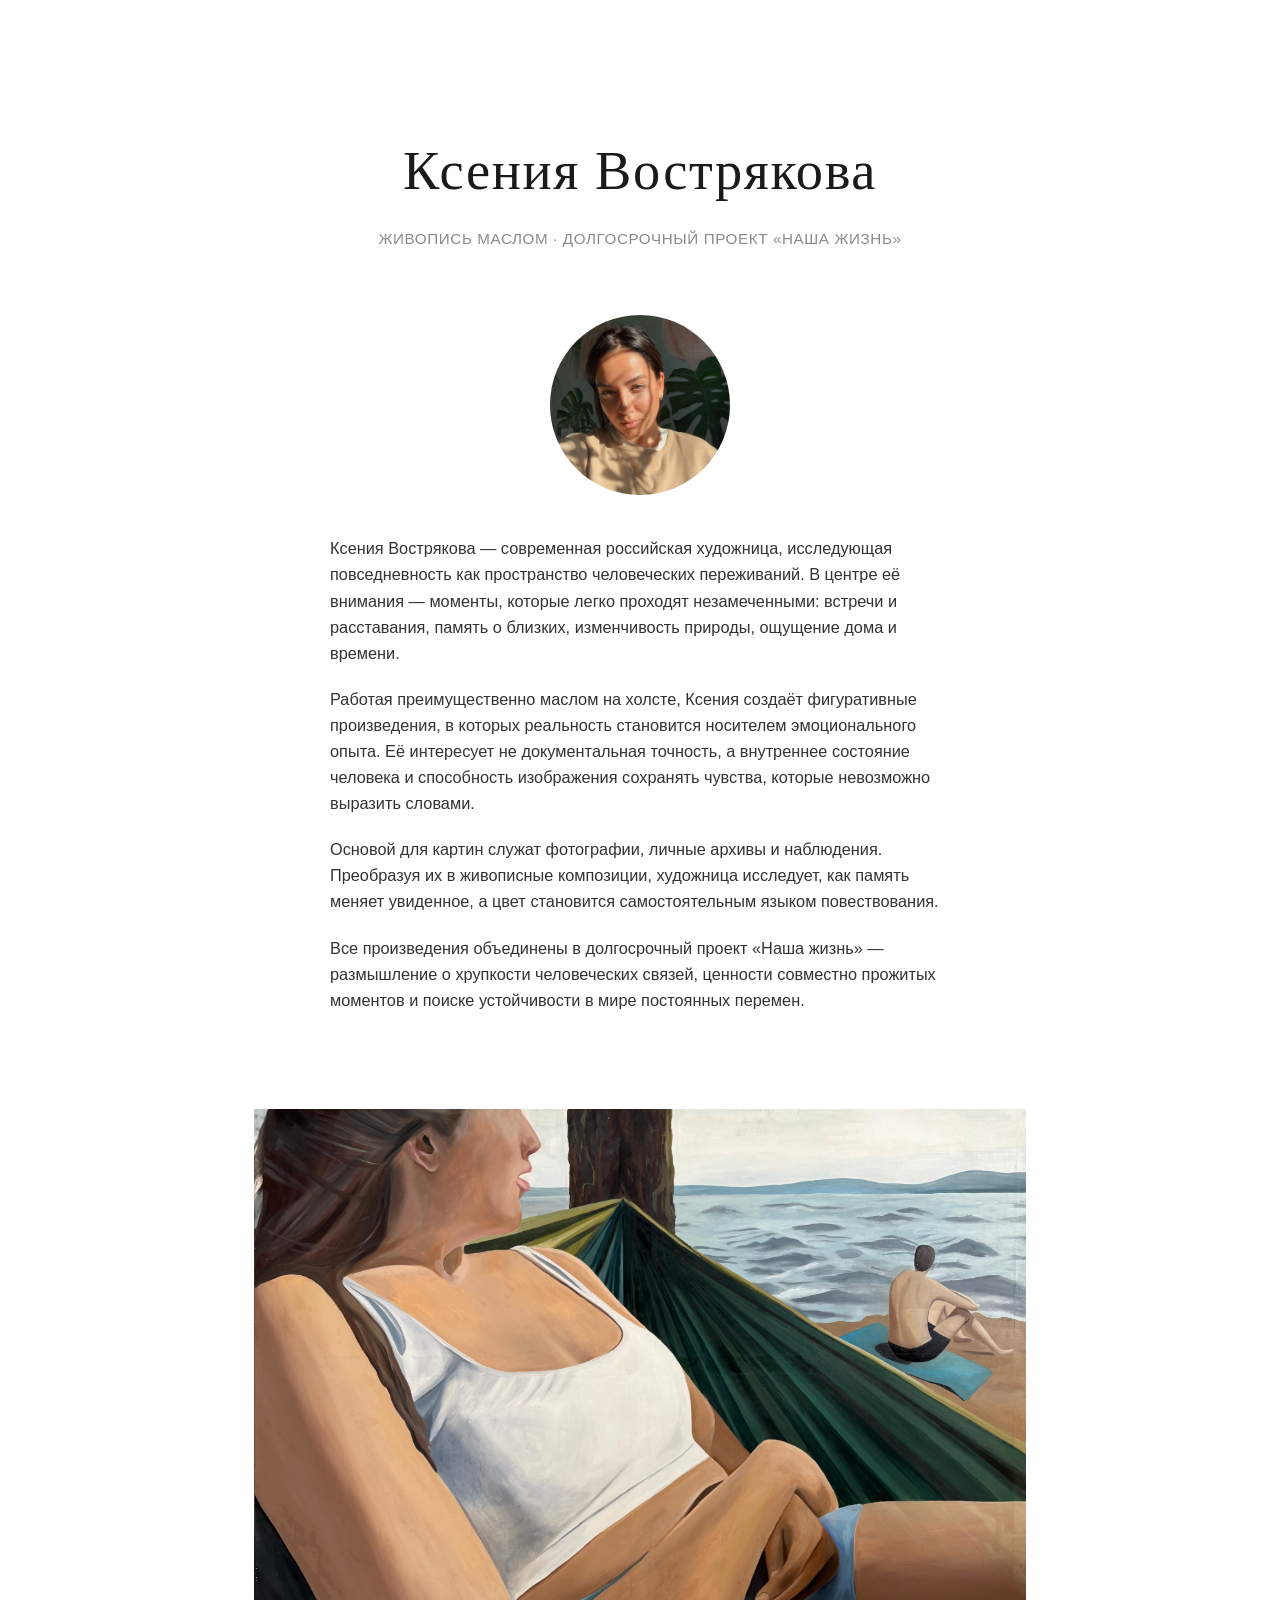
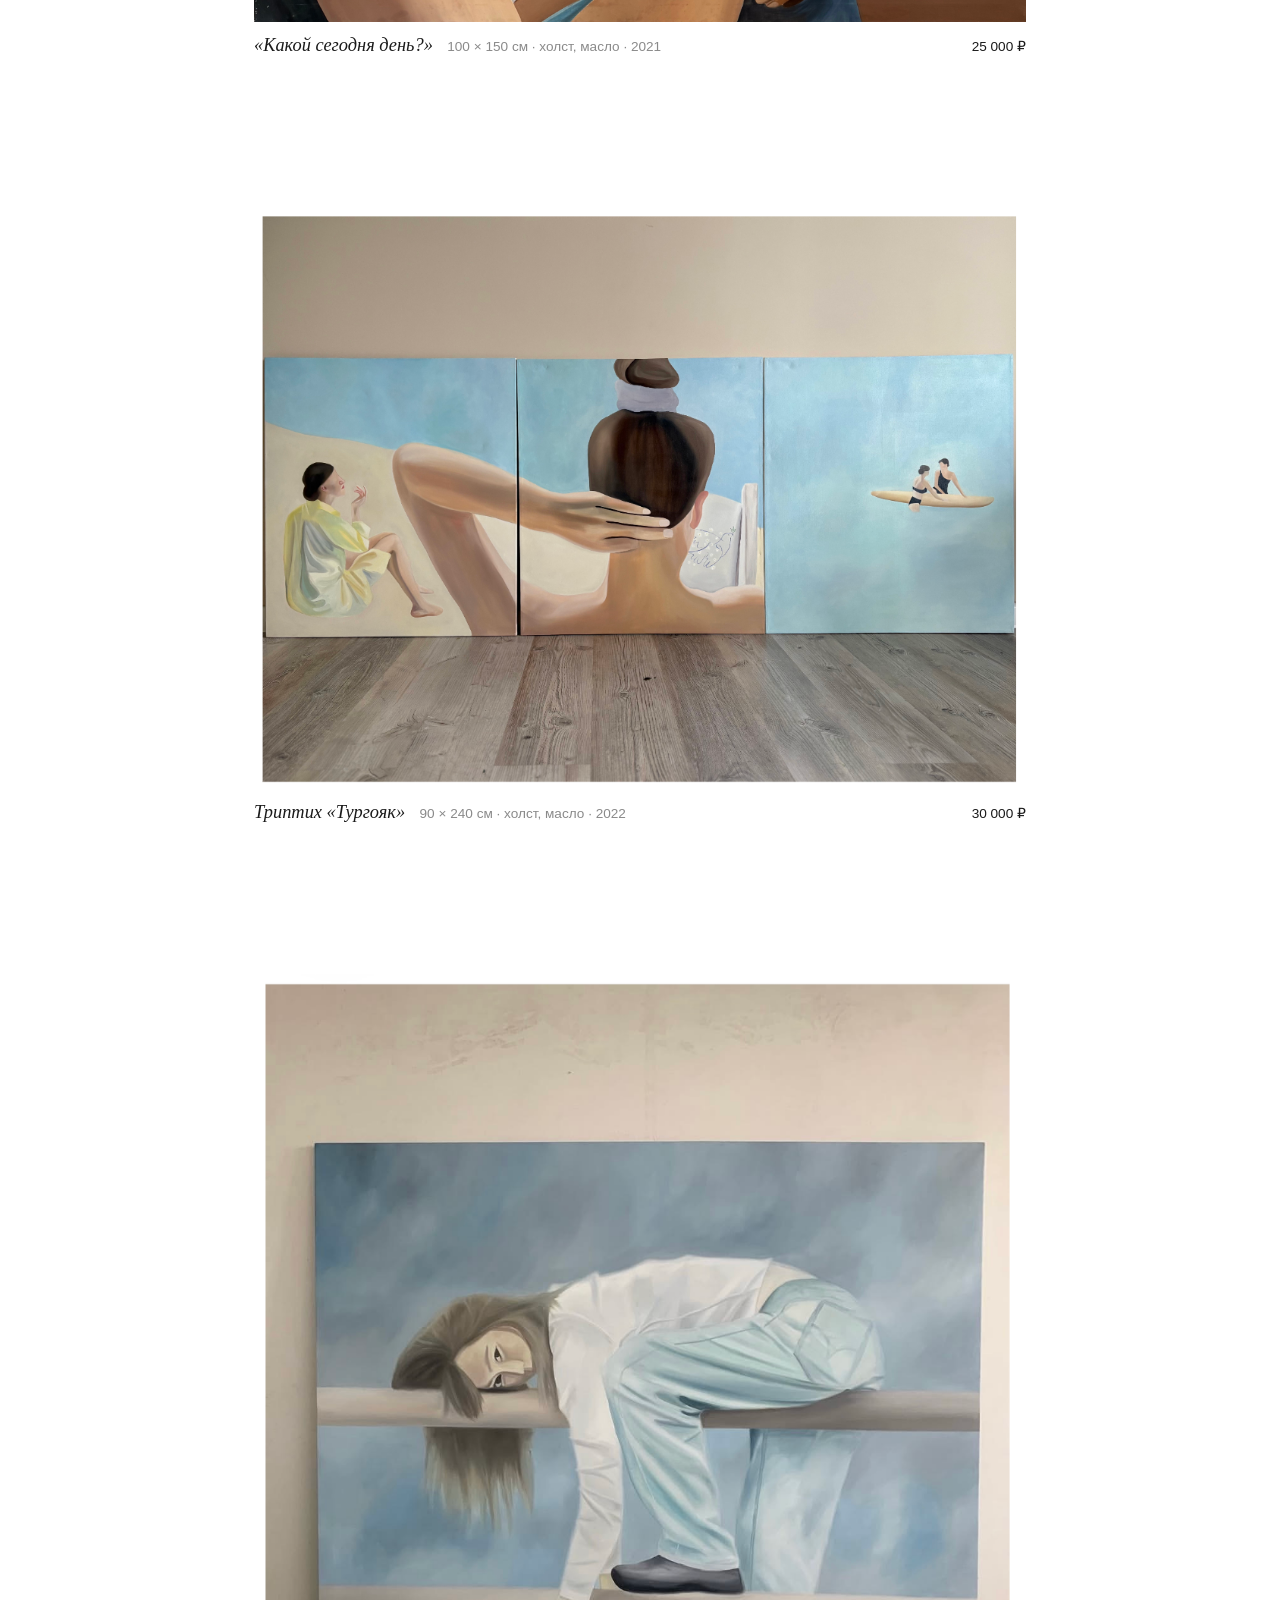
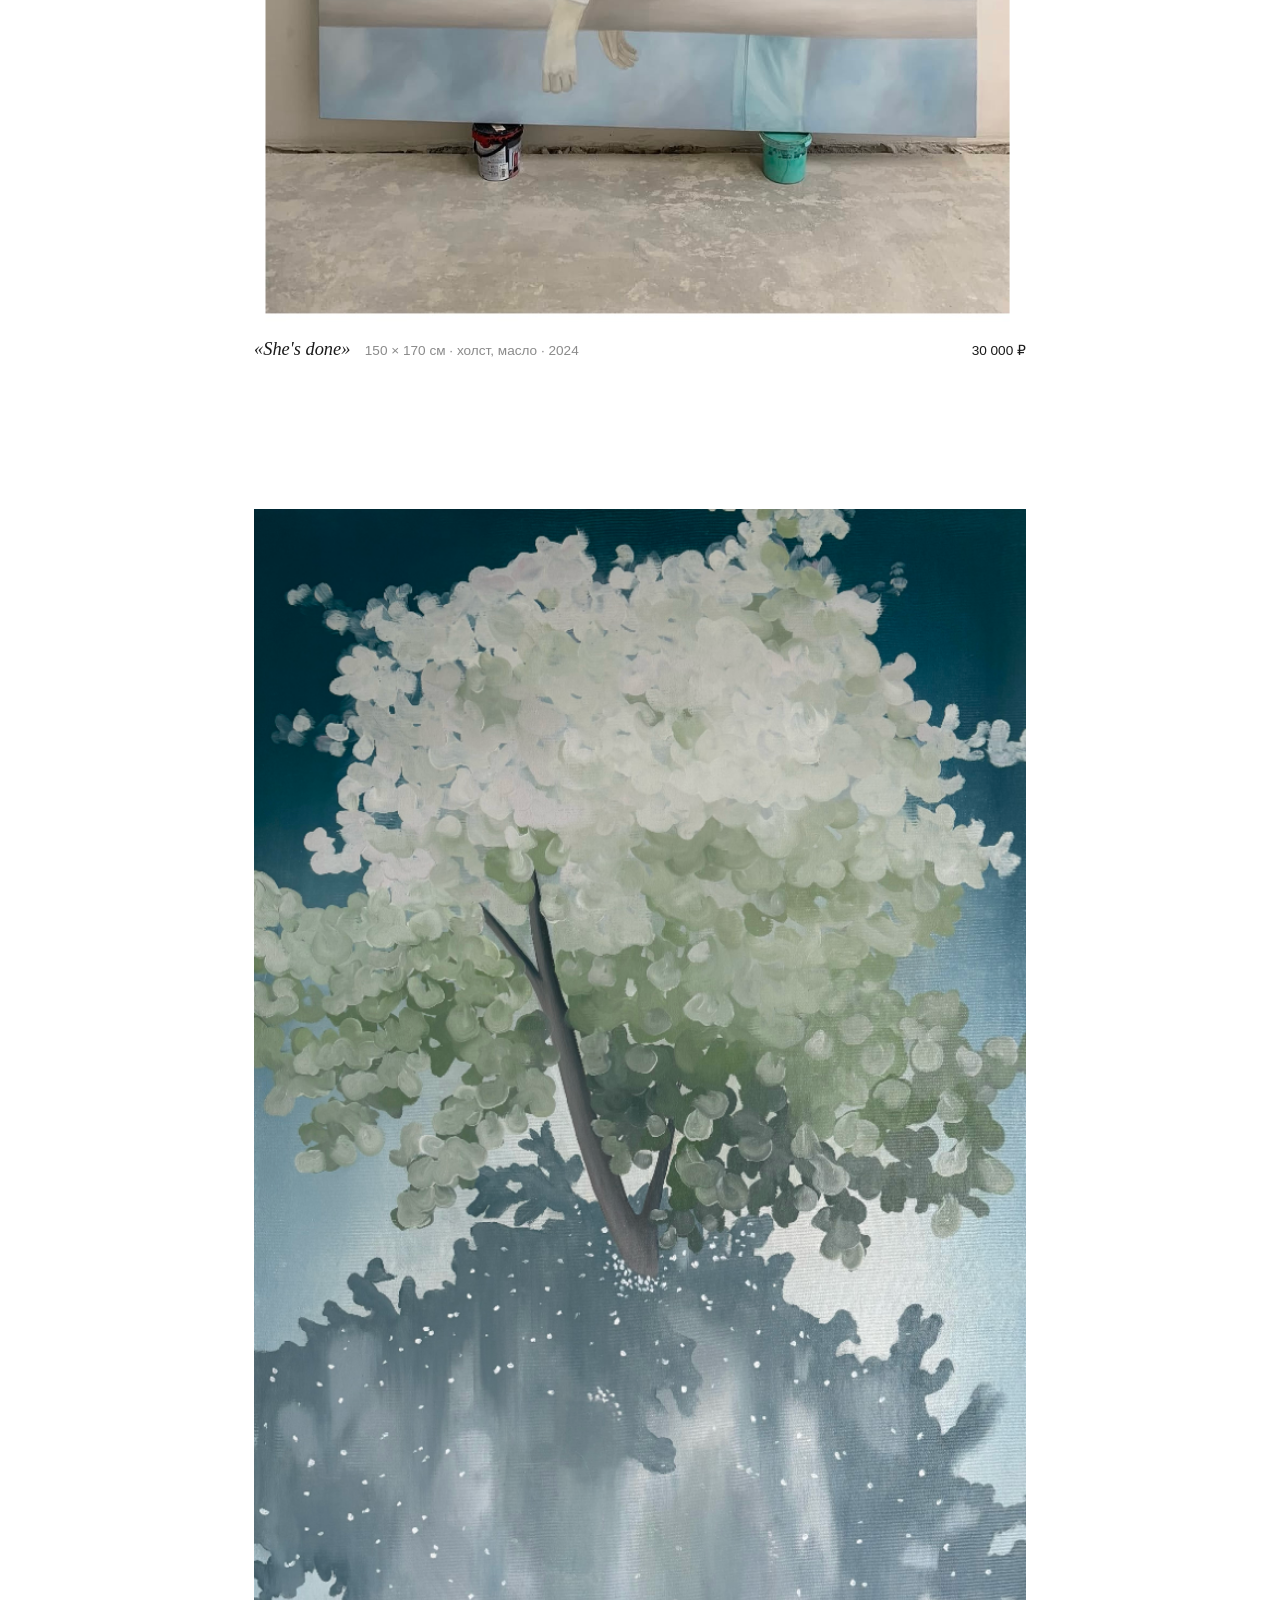
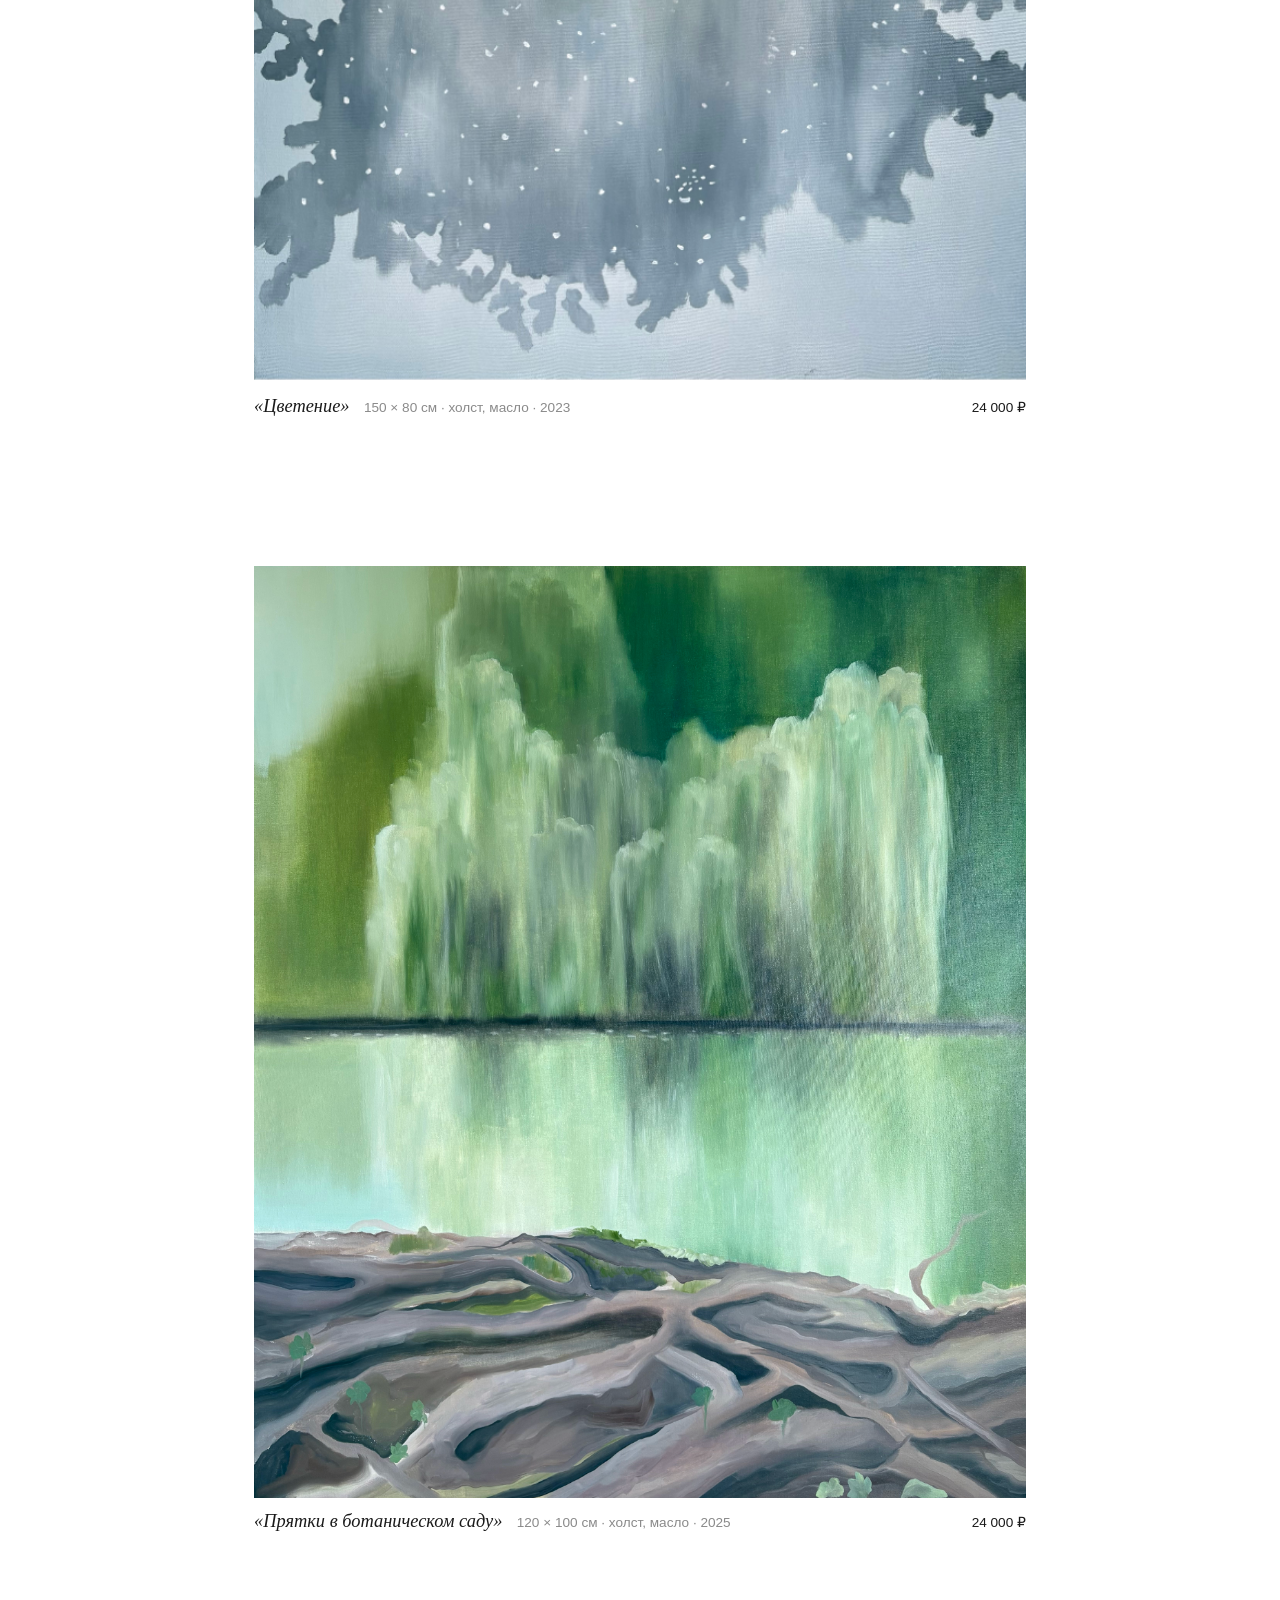
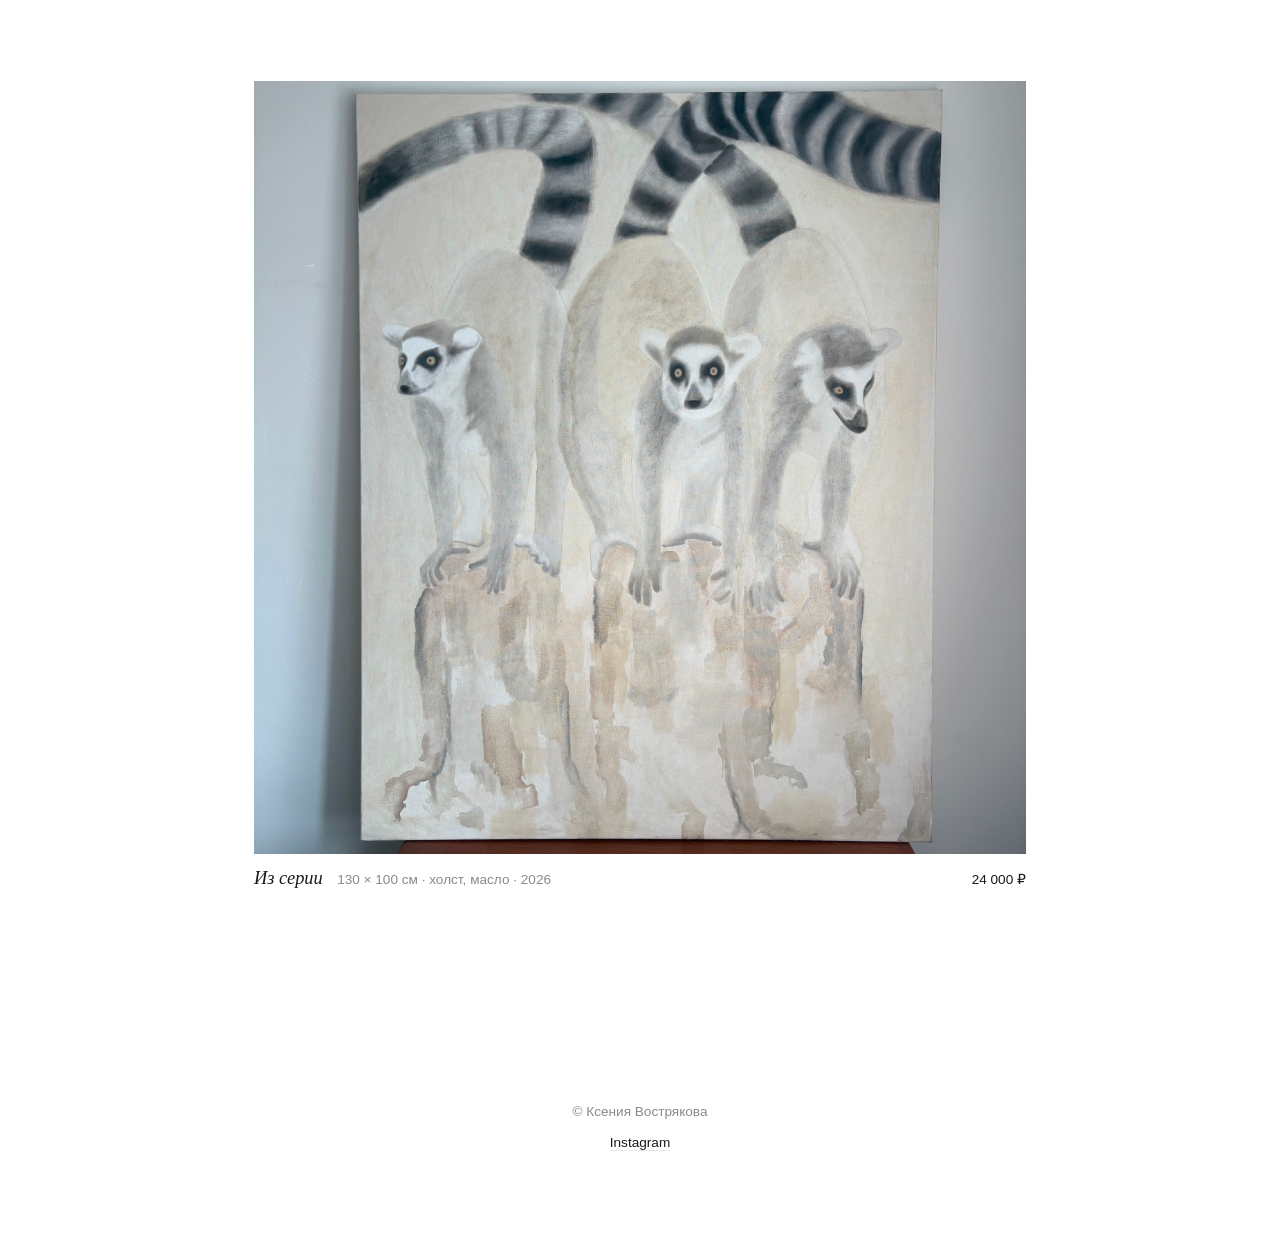
==== index.html @ 838a42c1 "Add Ksenia Vostryakova portfolio site Single-page portfolio with continuous scroll gallery of oil pa" ====
<!DOCTYPE html>
<html lang="ru">
<head>
<meta charset="UTF-8">
<meta name="viewport" content="width=device-width, initial-scale=1.0">
<title>Ксения Вострякова — живопись</title>
<link rel="stylesheet" href="style.css">
</head>
<body>

<header class="hero">
  <h1>Ксения Вострякова</h1>
  <p class="tagline">Живопись маслом · долгосрочный проект «Наша жизнь»</p>
</header>

<section class="intro">
  <img class="portrait" src="images/portrait.png" alt="Ксения Вострякова">
  <div class="bio">
    <p>Ксения Вострякова — современная российская художница, исследующая повседневность как пространство человеческих переживаний. В центре её внимания — моменты, которые легко проходят незамеченными: встречи и расставания, память о близких, изменчивость природы, ощущение дома и времени.</p>
    <p>Работая преимущественно маслом на холсте, Ксения создаёт фигуративные произведения, в которых реальность становится носителем эмоционального опыта. Её интересует не документальная точность, а внутреннее состояние человека и способность изображения сохранять чувства, которые невозможно выразить словами.</p>
    <p>Основой для картин служат фотографии, личные архивы и наблюдения. Преобразуя их в живописные композиции, художница исследует, как память меняет увиденное, а цвет становится самостоятельным языком повествования.</p>
    <p>Все произведения объединены в долгосрочный проект «Наша жизнь» — размышление о хрупкости человеческих связей, ценности совместно прожитых моментов и поиске устойчивости в мире постоянных перемен.</p>
  </div>
</section>

<main class="gallery">

  <figure class="work">
    <img src="images/hammock.png" alt="«Какой сегодня день?»" loading="lazy">
    <figcaption>
      <span class="title">«Какой сегодня день?»</span>
      <span class="meta">100 × 150 см · холст, масло · 2021</span>
      <span class="price">25 000 ₽</span>
    </figcaption>
  </figure>

  <figure class="work">
    <img src="images/triptych.png" alt="Триптих «Тургояк»" loading="lazy">
    <figcaption>
      <span class="title">Триптих «Тургояк»</span>
      <span class="meta">90 × 240 см · холст, масло · 2022</span>
      <span class="price">30 000 ₽</span>
    </figcaption>
  </figure>

  <figure class="work">
    <img src="images/railing.png" alt="«She's done»" loading="lazy">
    <figcaption>
      <span class="title">«She's done»</span>
      <span class="meta">150 × 170 см · холст, масло · 2024</span>
      <span class="price">30 000 ₽</span>
    </figcaption>
  </figure>

  <figure class="work">
    <img src="images/bloom.png" alt="«Цветение»" loading="lazy">
    <figcaption>
      <span class="title">«Цветение»</span>
      <span class="meta">150 × 80 см · холст, масло · 2023</span>
      <span class="price">24 000 ₽</span>
    </figcaption>
  </figure>

  <figure class="work">
    <img src="images/hideseek.png" alt="«Прятки в ботаническом саду»" loading="lazy">
    <figcaption>
      <span class="title">«Прятки в ботаническом саду»</span>
      <span class="meta">120 × 100 см · холст, масло · 2025</span>
      <span class="price">24 000 ₽</span>
    </figcaption>
  </figure>

  <figure class="work">
    <img src="images/lemurs.png" alt="Из серии" loading="lazy">
    <figcaption>
      <span class="title">Из серии</span>
      <span class="meta">130 × 100 см · холст, масло · 2026</span>
      <span class="price">24 000 ₽</span>
    </figcaption>
  </figure>

</main>

<footer>
  <p>© Ксения Вострякова</p>
  <p><a href="https://www.instagram.com/kseniya_vostryakova" target="_blank" rel="noopener">Instagram</a></p>
</footer>

<script src="script.js"></script>
</body>
</html>
---- style.css ----
:root {
  --ink: #1a1a1a;
  --muted: #8a8a8a;
  --rule: #ebebeb;
}

* { box-sizing: border-box; }

html, body {
  margin: 0;
  padding: 0;
  background: #ffffff;
  color: var(--ink);
}

body {
  font-family: -apple-system, BlinkMacSystemFont, "Segoe UI", Helvetica, Arial, sans-serif;
  font-weight: 300;
  line-height: 1.6;
  -webkit-font-smoothing: antialiased;
}

.hero {
  text-align: center;
  padding: 8rem 1.5rem 4rem;
}

.hero h1 {
  font-family: Georgia, "Times New Roman", serif;
  font-weight: 400;
  font-size: clamp(2rem, 6vw, 3.4rem);
  letter-spacing: 0.03em;
  margin: 0 0 0.75rem;
}

.tagline {
  margin: 0;
  color: var(--muted);
  font-size: 0.95rem;
  letter-spacing: 0.04em;
  text-transform: uppercase;
}

.intro {
  max-width: 760px;
  margin: 0 auto;
  padding: 0 1.5rem 6rem;
  display: flex;
  flex-direction: column;
  align-items: center;
  gap: 2.5rem;
}

.portrait {
  width: 180px;
  height: 180px;
  object-fit: cover;
  border-radius: 50%;
}

.bio {
  max-width: 620px;
}

.bio p {
  margin: 0 0 1.25rem;
  font-size: 1.02rem;
  color: #333;
}

.bio p:last-child { margin-bottom: 0; }

.gallery {
  max-width: 820px;
  margin: 0 auto;
  padding: 0 1.5rem;
}

.work {
  margin: 0 0 9rem;
  opacity: 0;
  transform: translateY(24px);
  transition: opacity 0.8s ease, transform 0.8s ease;
}

.work.visible {
  opacity: 1;
  transform: translateY(0);
}

.work img {
  display: block;
  width: 100%;
  height: auto;
}

.work figcaption {
  display: flex;
  flex-wrap: wrap;
  align-items: baseline;
  gap: 0.4rem 0.9rem;
  margin-top: 0.6rem;
}

.work .title {
  font-family: Georgia, "Times New Roman", serif;
  font-style: italic;
  font-size: 1.15rem;
}

.work .meta {
  color: var(--muted);
  font-size: 0.85rem;
}

.work .price {
  margin-left: auto;
  font-size: 0.85rem;
  color: var(--ink);
}

footer {
  text-align: center;
  padding: 4rem 1.5rem 6rem;
  color: var(--muted);
  font-size: 0.85rem;
}

footer p { margin: 0 0 0.6rem; }
footer p:last-child { margin-bottom: 0; }

footer a {
  color: var(--ink);
  text-decoration: none;
  border-bottom: 1px solid var(--rule);
}

footer a:hover {
  border-bottom-color: var(--ink);
}

@media (max-width: 640px) {
  .hero { padding: 5rem 1.25rem 3rem; }
  .intro { padding-bottom: 4rem; }
  .work { margin-bottom: 6rem; }
  .work .price { margin-left: 0; }
}

@media (prefers-reduced-motion: reduce) {
  .work {
    opacity: 1;
    transform: none;
    transition: none;
  }
}
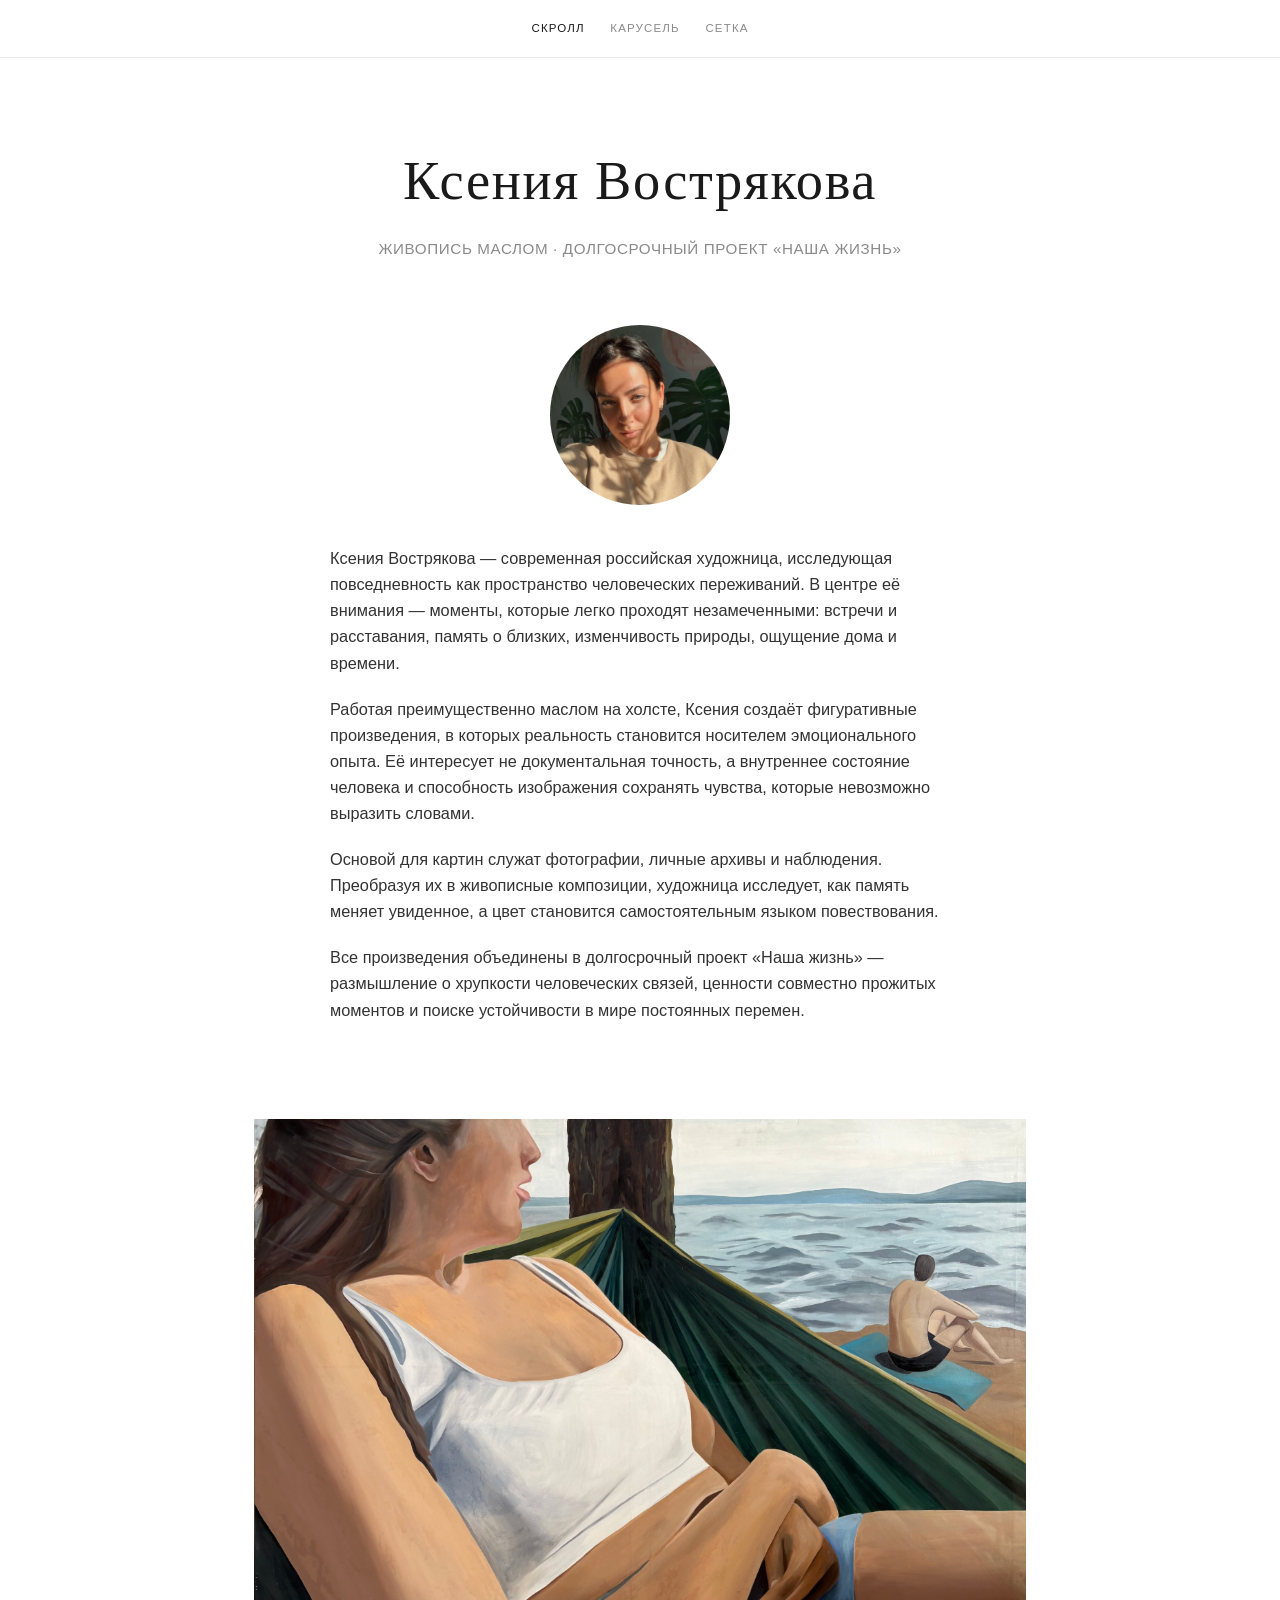
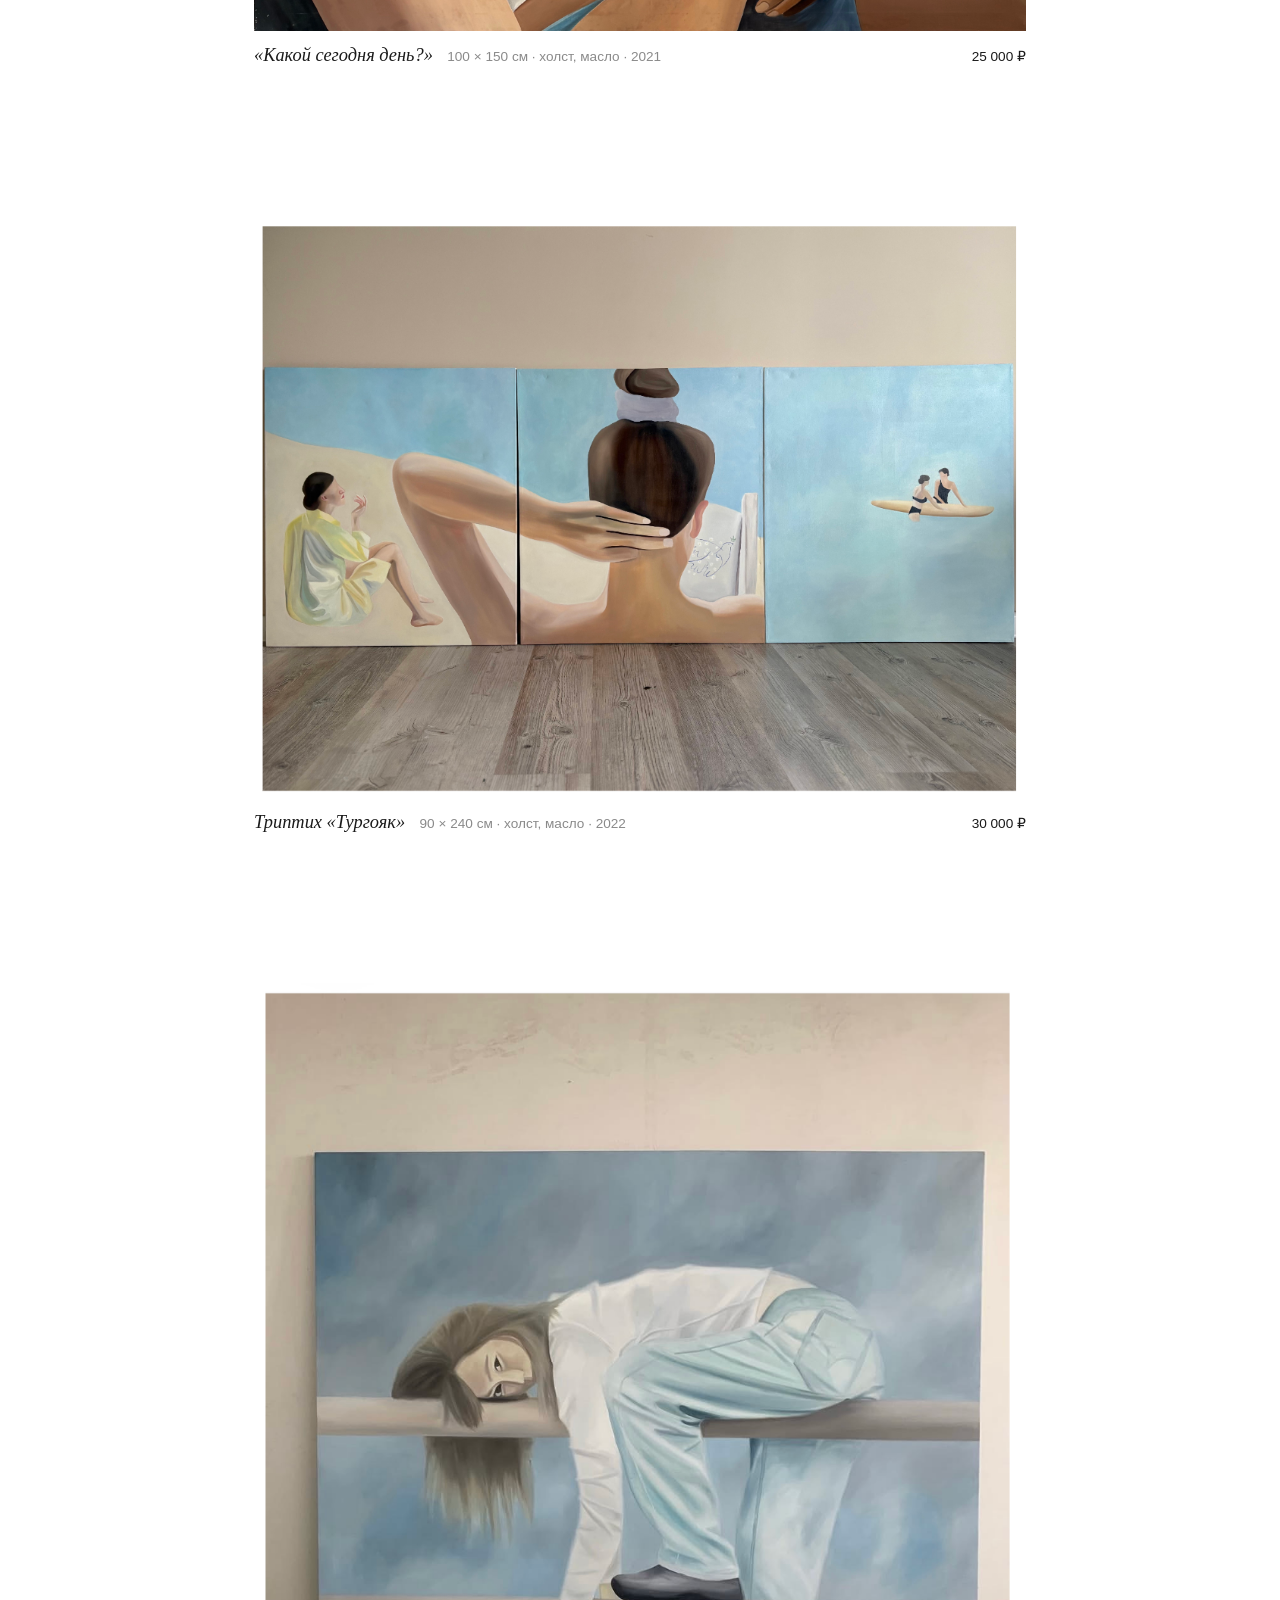
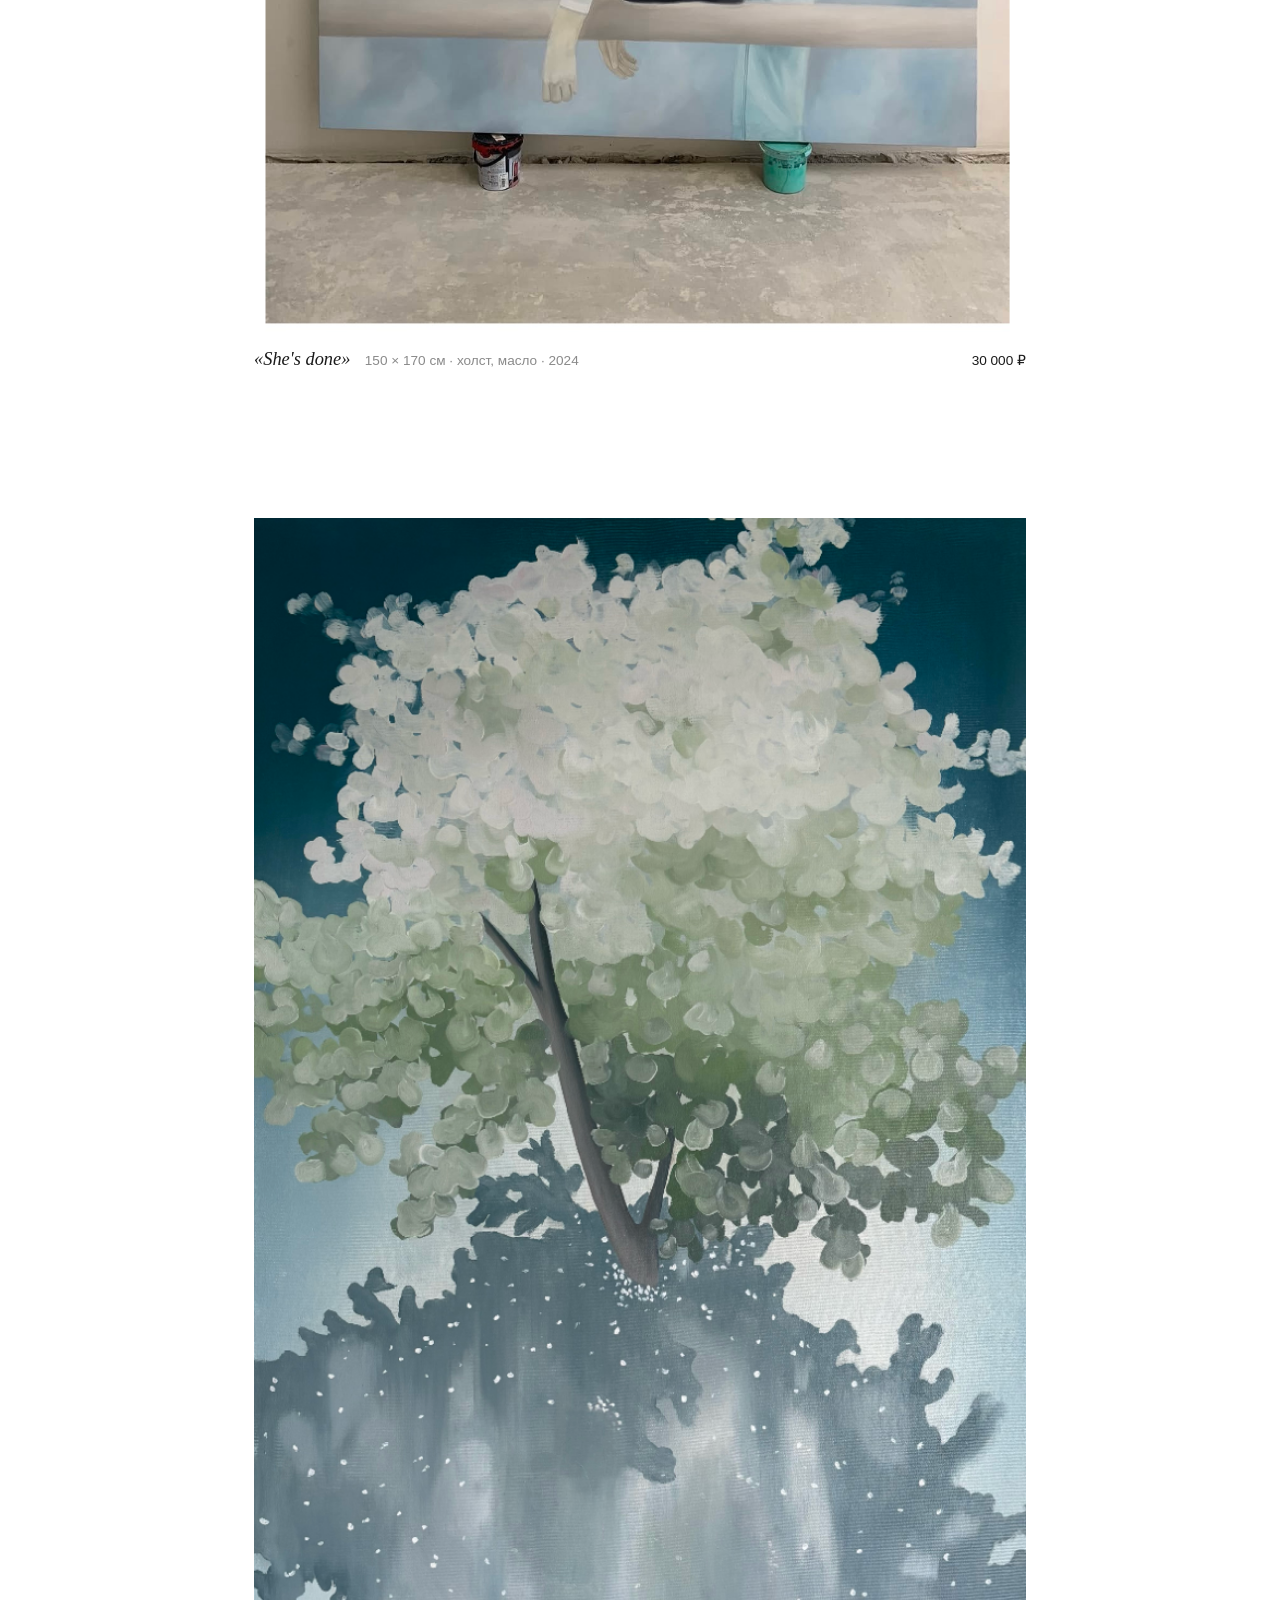
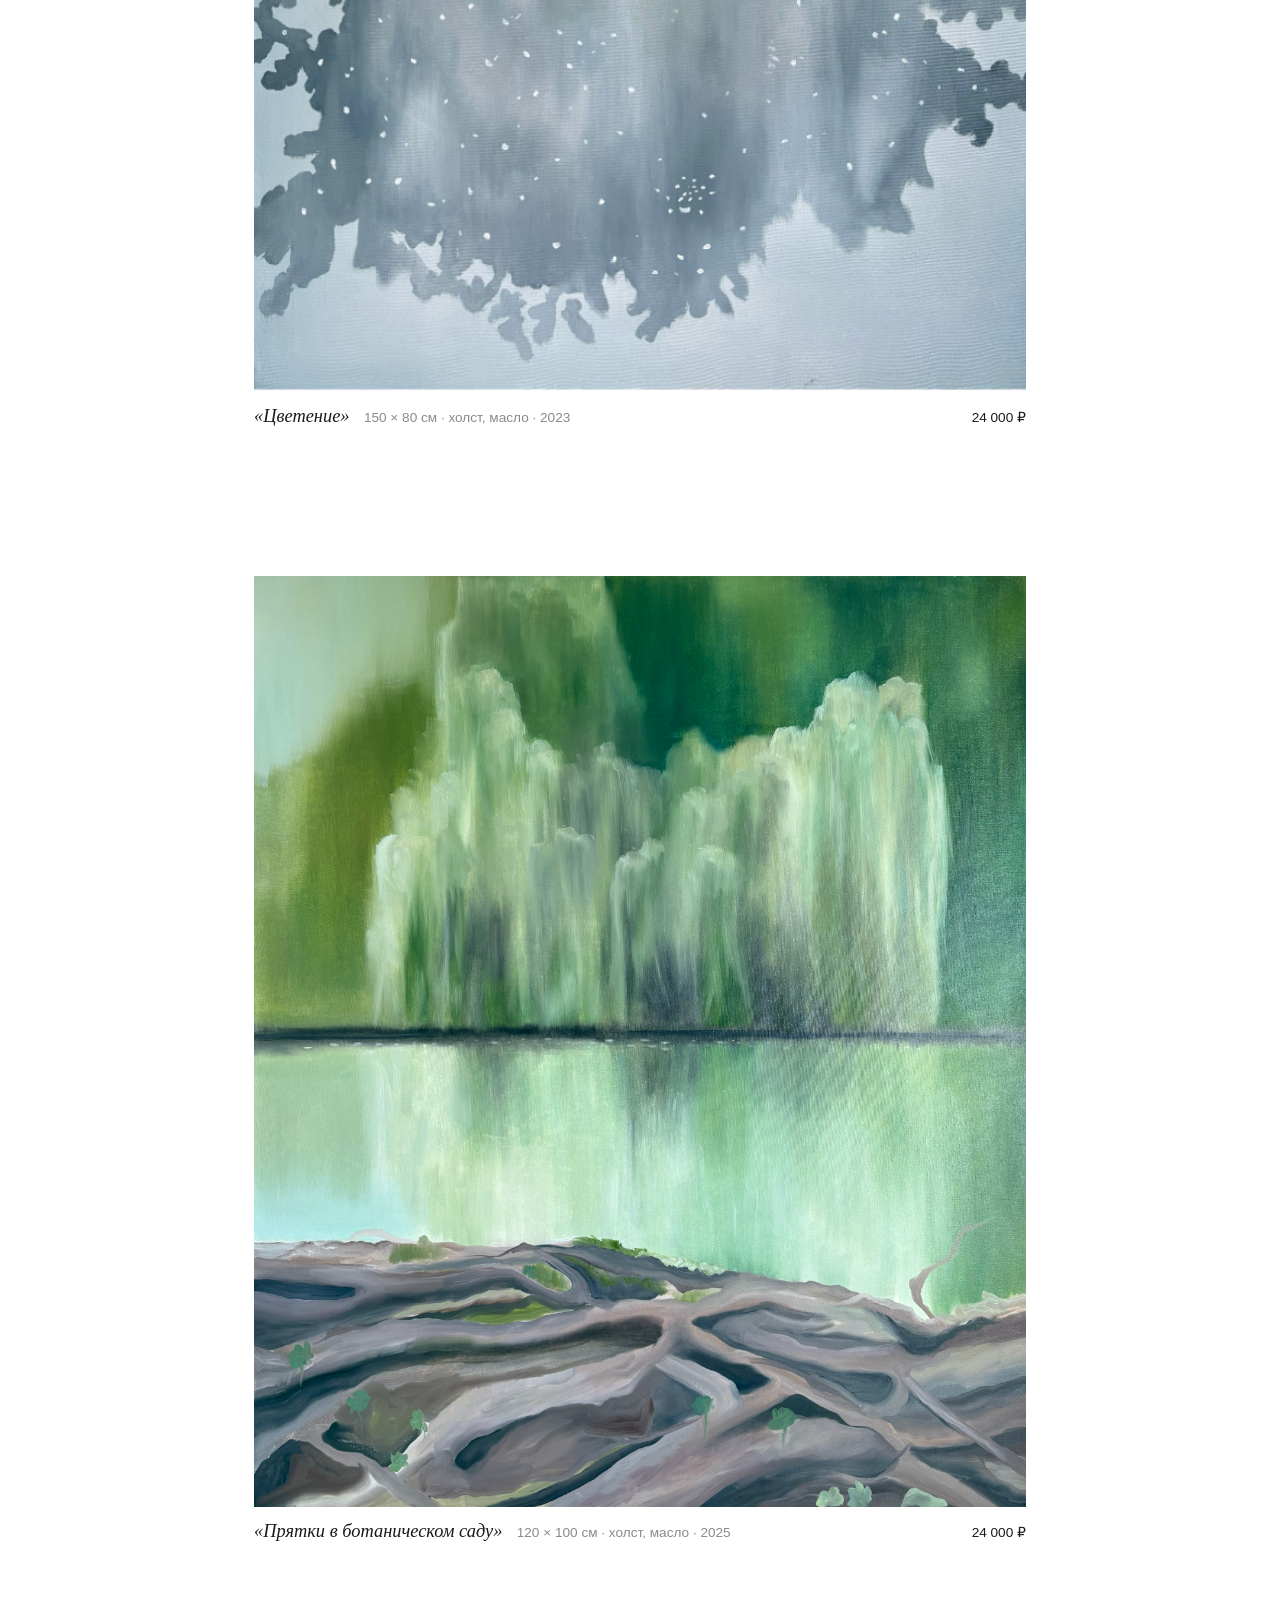
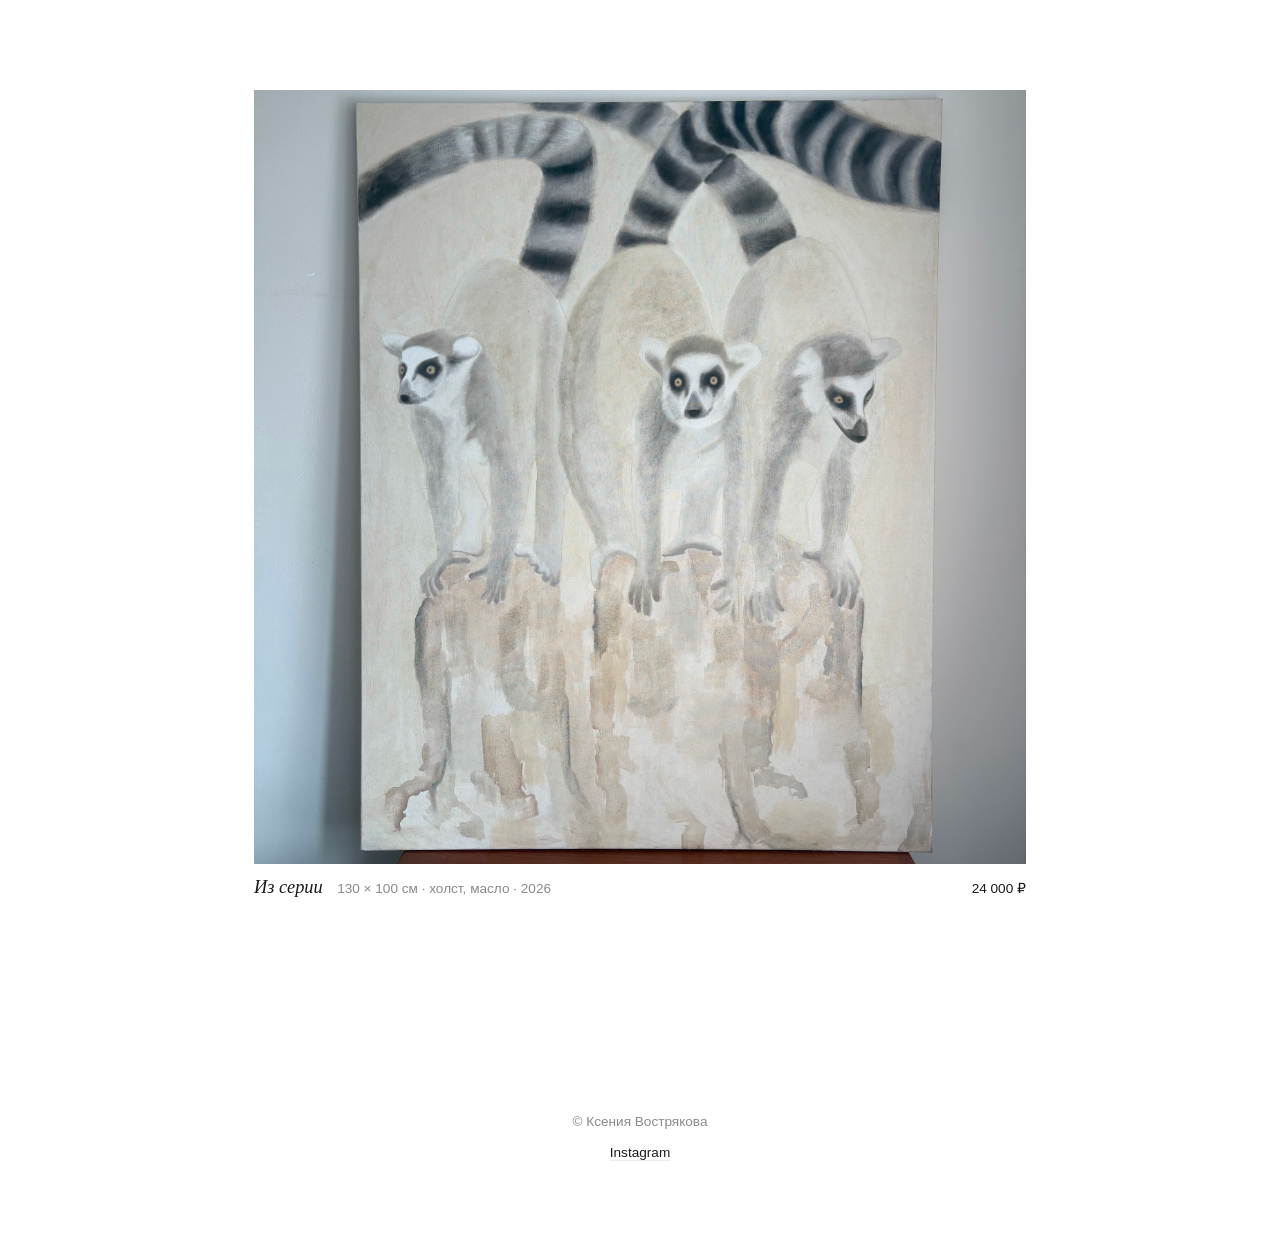
==== commit 1cc5a4ac: "Add carousel and grid site variants, cross-link all three - gallery/: carousel + left-nav layout (An" ====
--- a/index.html
+++ b/index.html
@@ -7,6 +7,12 @@
 <link rel="stylesheet" href="style.css">
 </head>
 <body>
+
+<nav class="variant-switcher" aria-label="Варианты сайта">
+  <a href="index.html" class="active">Скролл</a>
+  <a href="gallery/index.html">Карусель</a>
+  <a href="grid/index.html">Сетка</a>
+</nav>
 
 <header class="hero">
   <h1>Ксения Вострякова</h1>
--- a/style.css
+++ b/style.css
@@ -20,9 +20,30 @@
   -webkit-font-smoothing: antialiased;
 }
 
+.variant-switcher {
+  display: flex;
+  justify-content: center;
+  gap: 1.6rem;
+  padding: 1.2rem 1.5rem;
+  border-bottom: 1px solid var(--rule);
+}
+
+.variant-switcher a {
+  text-decoration: none;
+  color: var(--muted);
+  font-size: 0.72rem;
+  letter-spacing: 0.1em;
+  text-transform: uppercase;
+}
+
+.variant-switcher a:hover,
+.variant-switcher a.active {
+  color: var(--ink);
+}
+
 .hero {
   text-align: center;
-  padding: 8rem 1.5rem 4rem;
+  padding: 5rem 1.5rem 4rem;
 }
 
 .hero h1 {
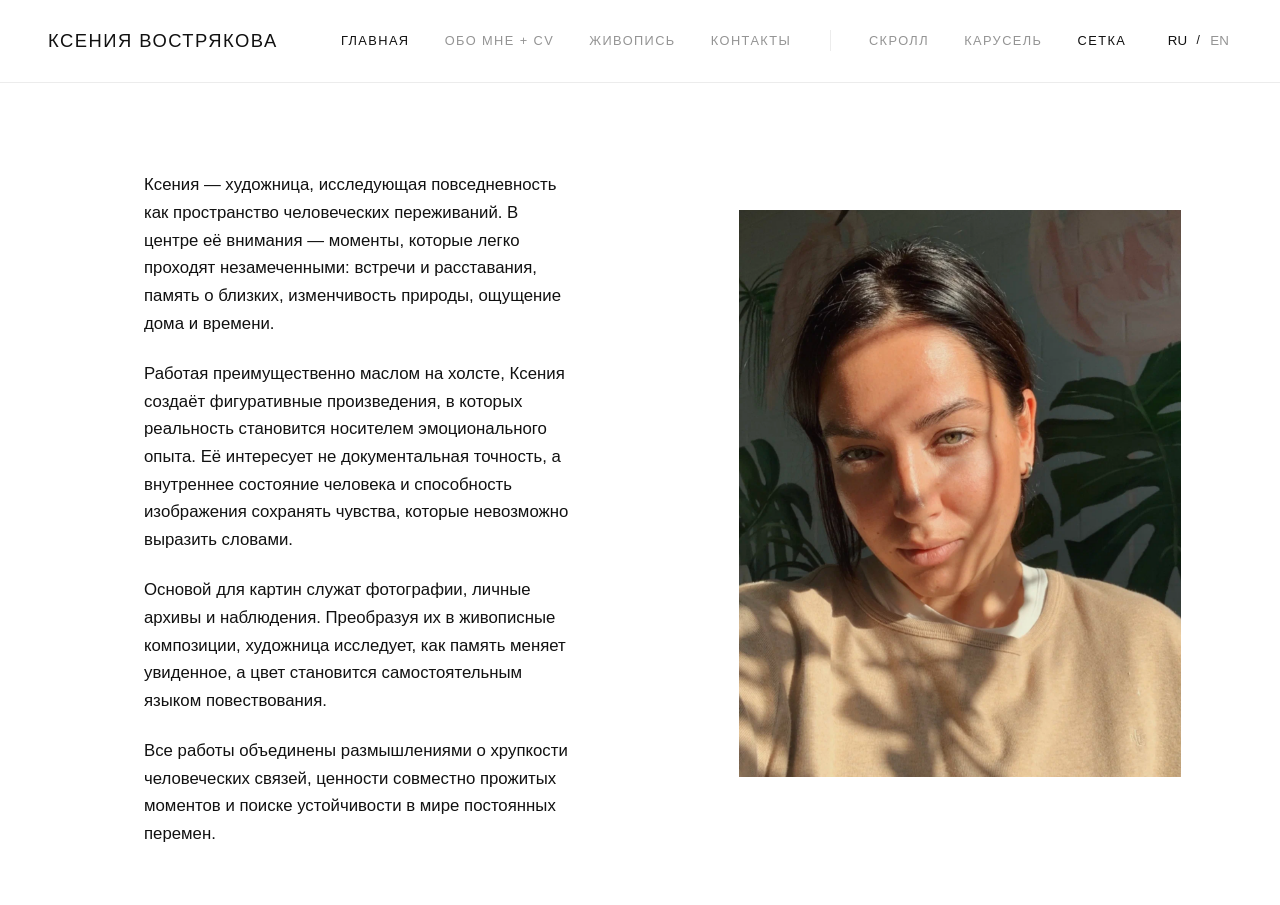
==== commit 453481d4: "Make the grid variant the live site; add 404 page - Move root (scroll) site into scroll/, promote gr" ====
--- a/index.html
+++ b/index.html
@@ -3,94 +3,47 @@
 <head>
 <meta charset="UTF-8">
 <meta name="viewport" content="width=device-width, initial-scale=1.0">
-<title>Ксения Вострякова — живопись</title>
+<title>Kseniya Vostryakova</title>
+<link rel="preconnect" href="https://fonts.googleapis.com">
+<link rel="preconnect" href="https://fonts.gstatic.com" crossorigin>
+<link href="https://fonts.googleapis.com/css2?family=Roboto+Condensed:ital,wght@0,300;0,400;0,500;0,700;1,300&display=swap" rel="stylesheet">
 <link rel="stylesheet" href="style.css">
 </head>
-<body>
+<body data-preload="paintings">
 
-<nav class="variant-switcher" aria-label="Варианты сайта">
-  <a href="index.html" class="active">Скролл</a>
-  <a href="gallery/index.html">Карусель</a>
-  <a href="grid/index.html">Сетка</a>
-</nav>
-
-<header class="hero">
-  <h1>Ксения Вострякова</h1>
-  <p class="tagline">Живопись маслом · долгосрочный проект «Наша жизнь»</p>
+<header class="topbar">
+  <a class="logo" href="index.html" data-ru="Ксения Вострякова" data-en="Kseniya Vostryakova">Ксения Вострякова</a>
+  <div class="topbar-right">
+    <nav>
+      <a href="index.html" class="active" data-ru="ГЛАВНАЯ" data-en="HOME">ГЛАВНАЯ</a>
+      <a href="about.html" data-ru="ОБО МНЕ + CV" data-en="ABOUT + CV">ОБО МНЕ + CV</a>
+      <a href="paintings.html" data-ru="ЖИВОПИСЬ" data-en="PAINTINGS">ЖИВОПИСЬ</a>
+      <a href="contacts.html" data-ru="КОНТАКТЫ" data-en="CONTACT">КОНТАКТЫ</a>
+    </nav>
+    <nav class="variant-switcher" aria-label="Варианты сайта">
+      <a href="scroll/index.html">Скролл</a>
+      <a href="gallery/index.html">Карусель</a>
+      <a href="index.html" class="active">Сетка</a>
+    </nav>
+    <div class="lang-toggle">
+      <button id="lang-ru">RU</button>
+      <span>/</span>
+      <button id="lang-en">EN</button>
+    </div>
+  </div>
 </header>
 
-<section class="intro">
-  <img class="portrait" src="images/portrait.png" alt="Ксения Вострякова">
-  <div class="bio">
-    <p>Ксения Вострякова — современная российская художница, исследующая повседневность как пространство человеческих переживаний. В центре её внимания — моменты, которые легко проходят незамеченными: встречи и расставания, память о близких, изменчивость природы, ощущение дома и времени.</p>
-    <p>Работая преимущественно маслом на холсте, Ксения создаёт фигуративные произведения, в которых реальность становится носителем эмоционального опыта. Её интересует не документальная точность, а внутреннее состояние человека и способность изображения сохранять чувства, которые невозможно выразить словами.</p>
-    <p>Основой для картин служат фотографии, личные архивы и наблюдения. Преобразуя их в живописные композиции, художница исследует, как память меняет увиденное, а цвет становится самостоятельным языком повествования.</p>
-    <p>Все произведения объединены в долгосрочный проект «Наша жизнь» — размышление о хрупкости человеческих связей, ценности совместно прожитых моментов и поиске устойчивости в мире постоянных перемен.</p>
+<div class="hero">
+  <div class="hero-text">
+    <p data-ru="Ксения — художница, исследующая повседневность как пространство человеческих переживаний. В центре её внимания — моменты, которые легко проходят незамеченными: встречи и расставания, память о близких, изменчивость природы, ощущение дома и времени." data-en="Kseniya Vostryakova is an artist exploring the everyday as a space of human experience. At the centre of her attention are moments that easily go unnoticed: meetings and partings, memories of loved ones, the changeability of nature, the feeling of home and time.">Ксения — художница, исследующая повседневность как пространство человеческих переживаний. В центре её внимания — моменты, которые легко проходят незамеченными: встречи и расставания, память о близких, изменчивость природы, ощущение дома и времени.</p>
+    <p data-ru="Работая преимущественно маслом на холсте, Ксения создаёт фигуративные произведения, в которых реальность становится носителем эмоционального опыта. Её интересует не документальная точность, а внутреннее состояние человека и способность изображения сохранять чувства, которые невозможно выразить словами." data-en="Working primarily in oil on canvas, Kseniya creates figurative works in which reality becomes a vessel for emotional experience. She is interested not in documentary precision, but in a person's inner state and the image's ability to hold feelings that cannot be put into words.">Работая преимущественно маслом на холсте, Ксения создаёт фигуративные произведения, в которых реальность становится носителем эмоционального опыта. Её интересует не документальная точность, а внутреннее состояние человека и способность изображения сохранять чувства, которые невозможно выразить словами.</p>
+    <p data-ru="Основой для картин служат фотографии, личные архивы и наблюдения. Преобразуя их в живописные композиции, художница исследует, как память меняет увиденное, а цвет становится самостоятельным языком повествования." data-en="Her paintings are based on photographs, personal archives and observation. Turning them into painted compositions, she explores how memory reshapes what was seen, and how colour becomes a language of its own.">Основой для картин служат фотографии, личные архивы и наблюдения. Преобразуя их в живописные композиции, художница исследует, как память меняет увиденное, а цвет становится самостоятельным языком повествования.</p>
+    <p data-ru="Все работы объединены размышлениями о хрупкости человеческих связей, ценности совместно прожитых моментов и поиске устойчивости в мире постоянных перемен." data-en="All the works are united by reflections on the fragility of human connection, the value of moments shared together, and the search for stability in a world of constant change.">Все работы объединены размышлениями о хрупкости человеческих связей, ценности совместно прожитых моментов и поиске устойчивости в мире постоянных перемен.</p>
   </div>
-</section>
-
-<main class="gallery">
-
-  <figure class="work">
-    <img src="images/hammock.png" alt="«Какой сегодня день?»" loading="lazy">
-    <figcaption>
-      <span class="title">«Какой сегодня день?»</span>
-      <span class="meta">100 × 150 см · холст, масло · 2021</span>
-      <span class="price">25 000 ₽</span>
-    </figcaption>
-  </figure>
-
-  <figure class="work">
-    <img src="images/triptych.png" alt="Триптих «Тургояк»" loading="lazy">
-    <figcaption>
-      <span class="title">Триптих «Тургояк»</span>
-      <span class="meta">90 × 240 см · холст, масло · 2022</span>
-      <span class="price">30 000 ₽</span>
-    </figcaption>
-  </figure>
-
-  <figure class="work">
-    <img src="images/railing.png" alt="«She's done»" loading="lazy">
-    <figcaption>
-      <span class="title">«She's done»</span>
-      <span class="meta">150 × 170 см · холст, масло · 2024</span>
-      <span class="price">30 000 ₽</span>
-    </figcaption>
-  </figure>
-
-  <figure class="work">
-    <img src="images/bloom.png" alt="«Цветение»" loading="lazy">
-    <figcaption>
-      <span class="title">«Цветение»</span>
-      <span class="meta">150 × 80 см · холст, масло · 2023</span>
-      <span class="price">24 000 ₽</span>
-    </figcaption>
-  </figure>
-
-  <figure class="work">
-    <img src="images/hideseek.png" alt="«Прятки в ботаническом саду»" loading="lazy">
-    <figcaption>
-      <span class="title">«Прятки в ботаническом саду»</span>
-      <span class="meta">120 × 100 см · холст, масло · 2025</span>
-      <span class="price">24 000 ₽</span>
-    </figcaption>
-  </figure>
-
-  <figure class="work">
-    <img src="images/lemurs.png" alt="Из серии" loading="lazy">
-    <figcaption>
-      <span class="title">Из серии</span>
-      <span class="meta">130 × 100 см · холст, масло · 2026</span>
-      <span class="price">24 000 ₽</span>
-    </figcaption>
-  </figure>
-
-</main>
-
-<footer>
-  <p>© Ксения Вострякова</p>
-  <p><a href="https://www.instagram.com/kseniya_vostryakova" target="_blank" rel="noopener">Instagram</a></p>
-</footer>
+  <div class="hero-photo">
+    <img src="images/portrait.png" alt="Ксения Вострякова">
+  </div>
+</div>
 
 <script src="script.js"></script>
 </body>
--- a/style.css
+++ b/style.css
@@ -1,7 +1,7 @@
 :root {
-  --ink: #1a1a1a;
-  --muted: #8a8a8a;
-  --rule: #ebebeb;
+  --ink: #111111;
+  --muted: #949494;
+  --line: #ececec;
 }
 
 * { box-sizing: border-box; }
@@ -14,163 +14,418 @@
 }
 
 body {
-  font-family: -apple-system, BlinkMacSystemFont, "Segoe UI", Helvetica, Arial, sans-serif;
+  font-family: 'Roboto Condensed', Arial, Helvetica, sans-serif;
   font-weight: 300;
-  line-height: 1.6;
+  line-height: 1.65;
   -webkit-font-smoothing: antialiased;
 }
 
+a { color: inherit; }
+
+/* ---------- Top nav ---------- */
+
+.topbar {
+  display: flex;
+  align-items: center;
+  justify-content: space-between;
+  padding: 1.6rem 3rem;
+  border-bottom: 1px solid var(--line);
+}
+
+.topbar .logo {
+  text-decoration: none;
+  font-weight: 500;
+  font-size: 1.15rem;
+  letter-spacing: 0.08em;
+  text-transform: uppercase;
+}
+
+.topbar-right {
+  display: flex;
+  align-items: center;
+  gap: 2.4rem;
+}
+
+.topbar nav {
+  display: flex;
+  align-items: center;
+  gap: 2.2rem;
+}
+
 .variant-switcher {
-  display: flex;
+  padding-left: 2.4rem;
+  border-left: 1px solid var(--line);
+}
+
+.topbar nav a {
+  text-decoration: none;
+  font-weight: 300;
+  font-size: 0.8rem;
+  letter-spacing: 0.11em;
+  text-transform: uppercase;
+  color: var(--muted);
+}
+
+.topbar nav a:hover,
+.topbar nav a.active {
+  color: var(--ink);
+}
+
+.lang-toggle {
+  display: flex;
+  gap: 0.4rem;
+  font-size: 0.76rem;
+  letter-spacing: 0.06em;
+}
+
+.lang-toggle button {
+  background: none;
+  border: none;
+  font-family: inherit;
+  font-weight: 500;
+  color: var(--muted);
+  cursor: pointer;
+  padding: 0.2rem;
+  text-transform: uppercase;
+}
+
+.lang-toggle button.active { color: var(--ink); }
+
+/* Language switching is handled in script.js by swapping textContent
+   between the data-ru / data-en attributes — no CSS visibility toggle. */
+
+/* ---------- Home / split hero ---------- */
+
+.hero {
+  display: grid;
+  grid-template-columns: 1fr 1fr;
+  min-height: calc(100vh - 78px);
+}
+
+.hero-text {
+  padding: 5rem 3rem 3rem 9rem;
+  display: flex;
+  flex-direction: column;
   justify-content: center;
-  gap: 1.6rem;
-  padding: 1.2rem 1.5rem;
-  border-bottom: 1px solid var(--rule);
-}
-
-.variant-switcher a {
-  text-decoration: none;
-  color: var(--muted);
-  font-size: 0.72rem;
+  max-width: 620px;
+}
+
+.hero-text p {
+  margin: 0 0 1.4rem;
+  font-size: 1.05rem;
+}
+
+.hero-text p:last-child { margin-bottom: 0; }
+
+.hero-photo {
+  overflow: hidden;
+  display: flex;
+  align-items: center;
+  justify-content: center;
+}
+
+.hero-photo img {
+  width: 69%;
+  height: 69%;
+  object-fit: cover;
+  display: block;
+}
+
+/* ---------- Generic page ---------- */
+
+.page {
+  padding: 4rem 3rem 6rem;
+}
+
+.page-title {
+  font-size: 0.78rem;
+  letter-spacing: 0.14em;
+  text-transform: uppercase;
+  color: var(--muted);
+  margin: 0 0 3rem;
+}
+
+/* ---------- About + CV ---------- */
+
+.about {
+  max-width: 680px;
+}
+
+.about .bio-facts p {
+  margin: 0 0 0.3rem;
+  font-size: 0.95rem;
+  color: var(--muted);
+}
+
+.about .bio-facts {
+  margin-bottom: 2.6rem;
+  padding-bottom: 2.6rem;
+  border-bottom: 1px solid var(--line);
+}
+
+.about .statement p {
+  margin: 0 0 1.3rem;
+  font-size: 1.05rem;
+}
+
+.cv {
+  max-width: 680px;
+  margin-top: 4rem;
+}
+
+.cv-section {
+  margin-bottom: 2.6rem;
+}
+
+.cv-section h2 {
+  font-size: 0.76rem;
   letter-spacing: 0.1em;
   text-transform: uppercase;
-}
-
-.variant-switcher a:hover,
-.variant-switcher a.active {
+  font-weight: 700;
   color: var(--ink);
-}
-
-.hero {
-  text-align: center;
-  padding: 5rem 1.5rem 4rem;
-}
-
-.hero h1 {
-  font-family: Georgia, "Times New Roman", serif;
-  font-weight: 400;
-  font-size: clamp(2rem, 6vw, 3.4rem);
-  letter-spacing: 0.03em;
-  margin: 0 0 0.75rem;
-}
-
-.tagline {
+  margin: 0 0 0.9rem;
+}
+
+.cv-section p {
   margin: 0;
-  color: var(--muted);
   font-size: 0.95rem;
-  letter-spacing: 0.04em;
-  text-transform: uppercase;
-}
-
-.intro {
-  max-width: 760px;
-  margin: 0 auto;
-  padding: 0 1.5rem 6rem;
-  display: flex;
-  flex-direction: column;
-  align-items: center;
-  gap: 2.5rem;
-}
-
-.portrait {
-  width: 180px;
-  height: 180px;
-  object-fit: cover;
-  border-radius: 50%;
-}
-
-.bio {
-  max-width: 620px;
-}
-
-.bio p {
-  margin: 0 0 1.25rem;
-  font-size: 1.02rem;
-  color: #333;
-}
-
-.bio p:last-child { margin-bottom: 0; }
-
-.gallery {
-  max-width: 820px;
-  margin: 0 auto;
-  padding: 0 1.5rem;
-}
-
-.work {
-  margin: 0 0 9rem;
-  opacity: 0;
-  transform: translateY(24px);
-  transition: opacity 0.8s ease, transform 0.8s ease;
-}
-
-.work.visible {
-  opacity: 1;
-  transform: translateY(0);
-}
-
-.work img {
+  color: var(--muted);
+  font-style: italic;
+}
+
+.cv-section ul {
+  list-style: none;
+  margin: 0;
+  padding: 0;
+}
+
+.cv-section li {
+  font-size: 0.95rem;
+  color: var(--ink);
+  margin-bottom: 0.5rem;
+}
+
+.cv-section li:last-child { margin-bottom: 0; }
+
+/* ---------- Paintings grid ---------- */
+
+.grid {
+  display: grid;
+  grid-template-columns: repeat(3, 1fr);
+  gap: 1.6rem;
+}
+
+.grid figure {
+  margin: 0;
+}
+
+.grid-item {
   display: block;
   width: 100%;
-  height: auto;
-}
-
-.work figcaption {
-  display: flex;
-  flex-wrap: wrap;
-  align-items: baseline;
-  gap: 0.4rem 0.9rem;
+  padding: 0;
+  margin: 0;
+  border: none;
+  background: none;
+  font: inherit;
+  color: inherit;
+  text-align: inherit;
+  cursor: pointer;
+  overflow: hidden;
+}
+
+.grid img {
+  display: block;
+  width: 100%;
+  height: 260px;
+  object-fit: contain;
+  background: #dcdcdc;
+  transition: transform 0.5s ease;
+}
+
+.grid-item:hover img {
+  transform: scale(1.08);
+}
+
+.grid figcaption {
   margin-top: 0.6rem;
-}
-
-.work .title {
-  font-family: Georgia, "Times New Roman", serif;
+  font-size: 0.78rem;
+}
+
+.grid figcaption .title {
+  display: block;
   font-style: italic;
-  font-size: 1.15rem;
-}
-
-.work .meta {
-  color: var(--muted);
-  font-size: 0.85rem;
-}
-
-.work .price {
-  margin-left: auto;
-  font-size: 0.85rem;
+}
+
+.grid figcaption .meta {
+  display: block;
+  color: var(--muted);
+  margin-top: 0.15rem;
+}
+
+/* ---------- Lightbox ---------- */
+
+.lightbox {
+  position: fixed;
+  inset: 0;
+  background: rgba(12, 12, 12, 0.96);
+  display: flex;
+  align-items: center;
+  justify-content: center;
+  opacity: 0;
+  visibility: hidden;
+  transition: opacity 0.35s ease;
+  z-index: 1000;
+}
+
+.lightbox.open {
+  opacity: 1;
+  visibility: visible;
+}
+
+.lightbox-stage {
+  width: 100%;
+  height: 100%;
+  overflow: auto;
+  display: flex;
+  align-items: center;
+  justify-content: center;
+  padding: 4rem;
+}
+
+.lightbox-stage img {
+  max-width: 92vw;
+  max-height: 88vh;
+  object-fit: contain;
+  cursor: zoom-in;
+  transition: transform 0.4s ease;
+  transform: scale(1);
+  transform-origin: center center;
+  opacity: 0;
+}
+
+.lightbox.open .lightbox-stage img {
+  opacity: 1;
+  transition: transform 0.4s ease, opacity 0.4s ease 0.05s;
+}
+
+.lightbox-stage img.zoomed {
+  cursor: zoom-out;
+  transform: scale(1.9);
+}
+
+.lightbox-close {
+  position: fixed;
+  top: 1.6rem;
+  right: 2rem;
+  background: none;
+  border: none;
+  color: #f5f5f5;
+  font-size: 1.8rem;
+  line-height: 1;
+  cursor: pointer;
+  z-index: 1001;
+  opacity: 0.8;
+  transition: opacity 0.2s ease;
+}
+
+.lightbox-close:hover { opacity: 1; }
+
+.lightbox-zoom {
+  position: fixed;
+  bottom: 1.8rem;
+  right: 2rem;
+  display: flex;
+  gap: 0.6rem;
+  z-index: 1001;
+}
+
+.lightbox-zoom button {
+  width: 40px;
+  height: 40px;
+  border-radius: 50%;
+  border: 1px solid rgba(245, 245, 245, 0.35);
+  background: rgba(255, 255, 255, 0.06);
+  color: #f5f5f5;
+  cursor: pointer;
+  display: flex;
+  align-items: center;
+  justify-content: center;
+  transition: background 0.2s ease, opacity 0.2s ease;
+}
+
+.lightbox-zoom button:hover { background: rgba(255, 255, 255, 0.16); }
+
+.lightbox-zoom button:disabled,
+.lightbox-zoom button.disabled {
+  opacity: 0.25;
+  cursor: default;
+  pointer-events: none;
+}
+
+.lightbox-zoom svg {
+  width: 18px;
+  height: 18px;
+}
+
+/* ---------- Contacts ---------- */
+
+.contacts {
+  max-width: 480px;
+}
+
+.contacts p {
+  margin: 0 0 1.4rem;
+  font-size: 1rem;
+}
+
+.contacts .links {
+  margin-top: 0;
+  display: flex;
+  flex-direction: column;
+  gap: 1.1rem;
+  align-items: flex-start;
+}
+
+.contacts .links a {
+  display: inline-flex;
+  align-items: center;
+  gap: 0.55rem;
+  text-decoration: none;
+  font-size: 0.95rem;
   color: var(--ink);
 }
 
-footer {
-  text-align: center;
-  padding: 4rem 1.5rem 6rem;
-  color: var(--muted);
-  font-size: 0.85rem;
-}
-
-footer p { margin: 0 0 0.6rem; }
-footer p:last-child { margin-bottom: 0; }
-
-footer a {
-  color: var(--ink);
-  text-decoration: none;
-  border-bottom: 1px solid var(--rule);
-}
-
-footer a:hover {
-  border-bottom-color: var(--ink);
-}
-
-@media (max-width: 640px) {
-  .hero { padding: 5rem 1.25rem 3rem; }
-  .intro { padding-bottom: 4rem; }
-  .work { margin-bottom: 6rem; }
-  .work .price { margin-left: 0; }
-}
-
-@media (prefers-reduced-motion: reduce) {
-  .work {
-    opacity: 1;
-    transform: none;
-    transition: none;
-  }
-}
+.contacts .links a:hover { color: var(--muted); }
+
+.contacts .links svg {
+  width: 17px;
+  height: 17px;
+  flex: none;
+}
+
+/* ---------- Responsive ---------- */
+
+@media (max-width: 860px) {
+  .topbar { padding: 1.2rem 1.5rem; flex-wrap: wrap; gap: 0.8rem; }
+  .topbar nav { gap: 1.2rem; flex-wrap: wrap; }
+  .topbar-right { flex-wrap: wrap; gap: 1rem; }
+  .variant-switcher { padding-left: 0; border-left: none; gap: 1rem; }
+
+  .hero { grid-template-columns: 1fr; }
+  .hero-text { padding: 2.5rem 1.5rem; max-width: none; }
+  .hero-photo { padding: 1.5rem 0 2.5rem; }
+  .hero-photo img { width: 60%; height: 40vh; }
+
+  .page { padding: 2.5rem 1.5rem 4rem; }
+
+  .grid { grid-template-columns: repeat(2, 1fr); gap: 1rem; }
+  .grid img { height: 200px; }
+
+  .lightbox-stage { padding: 1.5rem; }
+  .lightbox-close { top: 1rem; right: 1.2rem; }
+  .lightbox-zoom { bottom: 1.2rem; right: 1.2rem; }
+}
+
+@media (max-width: 480px) {
+  .grid { grid-template-columns: 1fr; }
+}
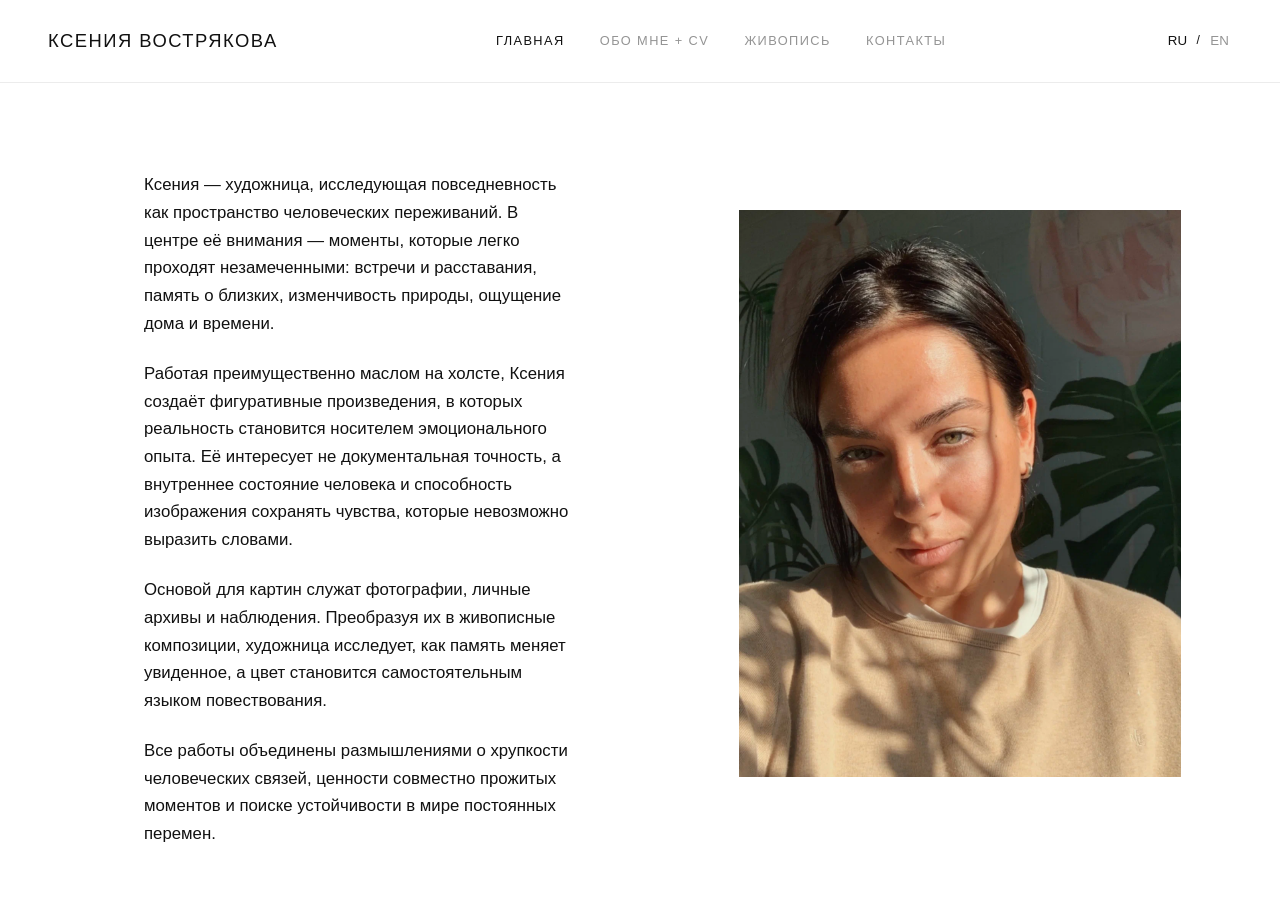
==== commit 57d06724: "Remove variant switcher, fix mobile nav, redo 404 layout - Drop the scroll/carousel switcher from th" ====
--- a/index.html
+++ b/index.html
@@ -13,23 +13,16 @@
 
 <header class="topbar">
   <a class="logo" href="index.html" data-ru="Ксения Вострякова" data-en="Kseniya Vostryakova">Ксения Вострякова</a>
-  <div class="topbar-right">
-    <nav>
-      <a href="index.html" class="active" data-ru="ГЛАВНАЯ" data-en="HOME">ГЛАВНАЯ</a>
-      <a href="about.html" data-ru="ОБО МНЕ + CV" data-en="ABOUT + CV">ОБО МНЕ + CV</a>
-      <a href="paintings.html" data-ru="ЖИВОПИСЬ" data-en="PAINTINGS">ЖИВОПИСЬ</a>
-      <a href="contacts.html" data-ru="КОНТАКТЫ" data-en="CONTACT">КОНТАКТЫ</a>
-    </nav>
-    <nav class="variant-switcher" aria-label="Варианты сайта">
-      <a href="scroll/index.html">Скролл</a>
-      <a href="gallery/index.html">Карусель</a>
-      <a href="index.html" class="active">Сетка</a>
-    </nav>
-    <div class="lang-toggle">
-      <button id="lang-ru">RU</button>
-      <span>/</span>
-      <button id="lang-en">EN</button>
-    </div>
+  <nav>
+    <a href="index.html" class="active" data-ru="ГЛАВНАЯ" data-en="HOME">ГЛАВНАЯ</a>
+    <a href="about.html" data-ru="ОБО МНЕ + CV" data-en="ABOUT + CV">ОБО МНЕ + CV</a>
+    <a href="paintings.html" data-ru="ЖИВОПИСЬ" data-en="PAINTINGS">ЖИВОПИСЬ</a>
+    <a href="contacts.html" data-ru="КОНТАКТЫ" data-en="CONTACT">КОНТАКТЫ</a>
+  </nav>
+  <div class="lang-toggle">
+    <button id="lang-ru">RU</button>
+    <span>/</span>
+    <button id="lang-en">EN</button>
   </div>
 </header>
 
--- a/style.css
+++ b/style.css
@@ -40,21 +40,10 @@
   text-transform: uppercase;
 }
 
-.topbar-right {
-  display: flex;
-  align-items: center;
-  gap: 2.4rem;
-}
-
 .topbar nav {
   display: flex;
   align-items: center;
   gap: 2.2rem;
-}
-
-.variant-switcher {
-  padding-left: 2.4rem;
-  border-left: 1px solid var(--line);
 }
 
 .topbar nav a {
@@ -407,9 +396,24 @@
 
 @media (max-width: 860px) {
   .topbar { padding: 1.2rem 1.5rem; flex-wrap: wrap; gap: 0.8rem; }
-  .topbar nav { gap: 1.2rem; flex-wrap: wrap; }
-  .topbar-right { flex-wrap: wrap; gap: 1rem; }
-  .variant-switcher { padding-left: 0; border-left: none; gap: 1rem; }
+
+  .topbar nav {
+    gap: 1rem;
+    flex-wrap: nowrap;
+    width: 100%;
+    overflow-x: auto;
+    -webkit-overflow-scrolling: touch;
+    scrollbar-width: none;
+  }
+
+  .topbar nav::-webkit-scrollbar { display: none; }
+
+  .topbar nav a {
+    flex: none;
+    white-space: nowrap;
+    font-size: 0.68rem;
+    letter-spacing: 0.08em;
+  }
 
   .hero { grid-template-columns: 1fr; }
   .hero-text { padding: 2.5rem 1.5rem; max-width: none; }
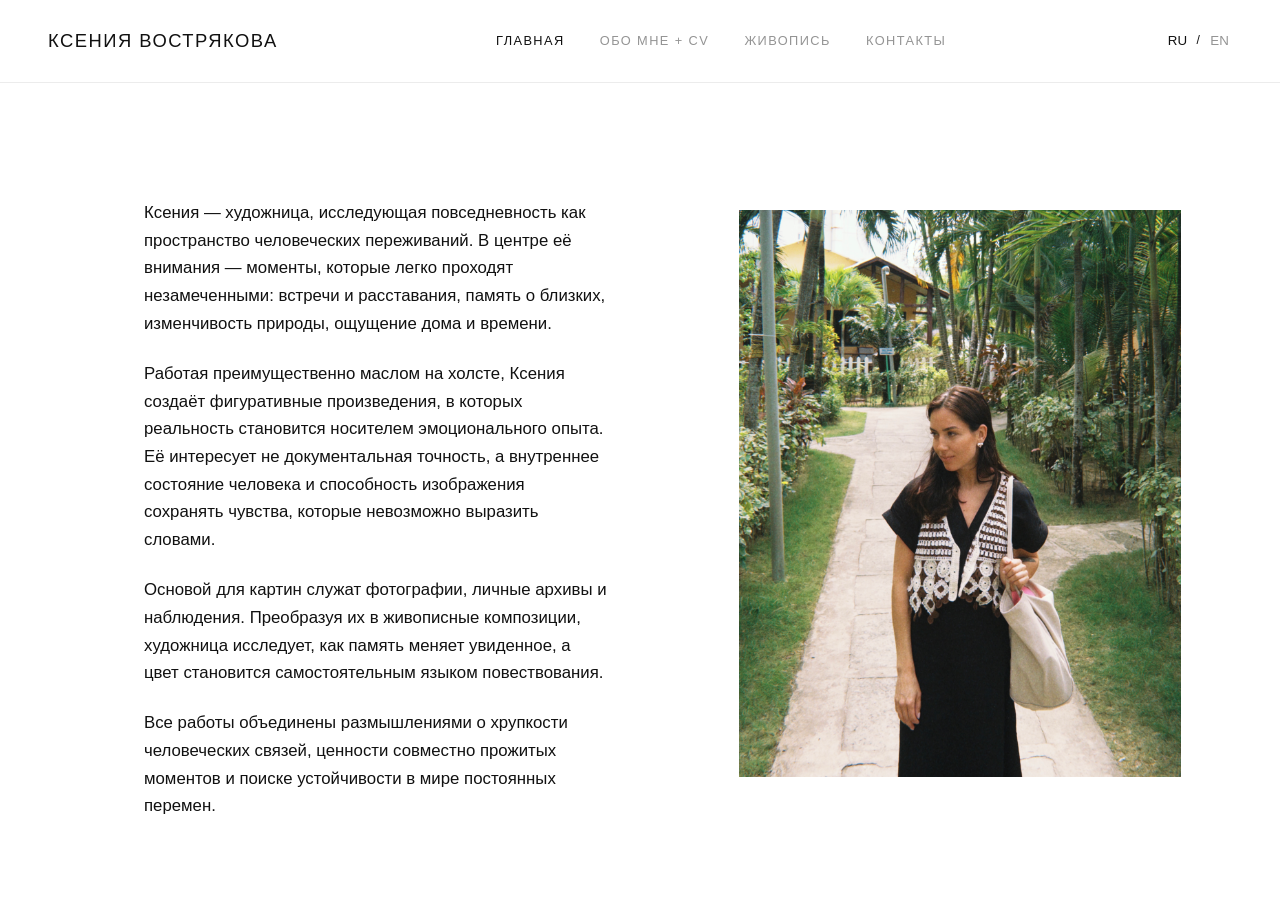
==== commit e8649c9f: "Home photo swap, white grid background, titles never wrap - Home hero photo: portrait.png -> kseniya" ====
--- a/index.html
+++ b/index.html
@@ -34,7 +34,7 @@
     <p data-ru="Все работы объединены размышлениями о хрупкости человеческих связей, ценности совместно прожитых моментов и поиске устойчивости в мире постоянных перемен." data-en="All the works are united by reflections on the fragility of human connection, the value of moments shared together, and the search for stability in a world of constant change.">Все работы объединены размышлениями о хрупкости человеческих связей, ценности совместно прожитых моментов и поиске устойчивости в мире постоянных перемен.</p>
   </div>
   <div class="hero-photo">
-    <img src="images/portrait.png" alt="Ксения Вострякова">
+    <img src="images/kseniya.jpg" alt="Ксения Вострякова">
   </div>
 </div>
 
--- a/style.css
+++ b/style.css
@@ -92,11 +92,11 @@
 }
 
 .hero-text {
-  padding: 5rem 3rem 3rem 9rem;
+  padding: 5rem 2rem 3rem 9rem;
   display: flex;
   flex-direction: column;
   justify-content: center;
-  max-width: 620px;
+  max-width: 800px;
 }
 
 .hero-text p {
@@ -206,6 +206,7 @@
 
 .grid figure {
   margin: 0;
+  min-width: 0;
 }
 
 .grid-item {
@@ -227,7 +228,7 @@
   width: 100%;
   height: 260px;
   object-fit: contain;
-  background: #dcdcdc;
+  background: #ffffff;
   transition: transform 0.5s ease;
 }
 
@@ -238,17 +239,31 @@
 .grid figcaption {
   margin-top: 0.6rem;
   font-size: 0.78rem;
+  display: flex;
+  align-items: flex-start;
+  gap: 0.75rem;
 }
 
 .grid figcaption .title {
-  display: block;
+  flex: 0 0 auto;
+  text-align: left;
   font-style: italic;
+  white-space: nowrap;
 }
 
 .grid figcaption .meta {
-  display: block;
-  color: var(--muted);
-  margin-top: 0.15rem;
+  flex: 1 1 auto;
+  min-width: 0;
+  color: var(--muted);
+  text-align: right;
+  overflow: hidden;
+  white-space: nowrap;
+}
+
+.grid figcaption .meta-inner {
+  display: inline-block;
+  white-space: nowrap;
+  will-change: transform;
 }
 
 /* ---------- Lightbox ---------- */
@@ -397,7 +412,11 @@
 @media (max-width: 860px) {
   .topbar { padding: 1.2rem 1.5rem; flex-wrap: wrap; gap: 0.8rem; }
 
+  .topbar .logo { order: 1; }
+  .lang-toggle { order: 2; }
+
   .topbar nav {
+    order: 3;
     gap: 1rem;
     flex-wrap: nowrap;
     width: 100%;
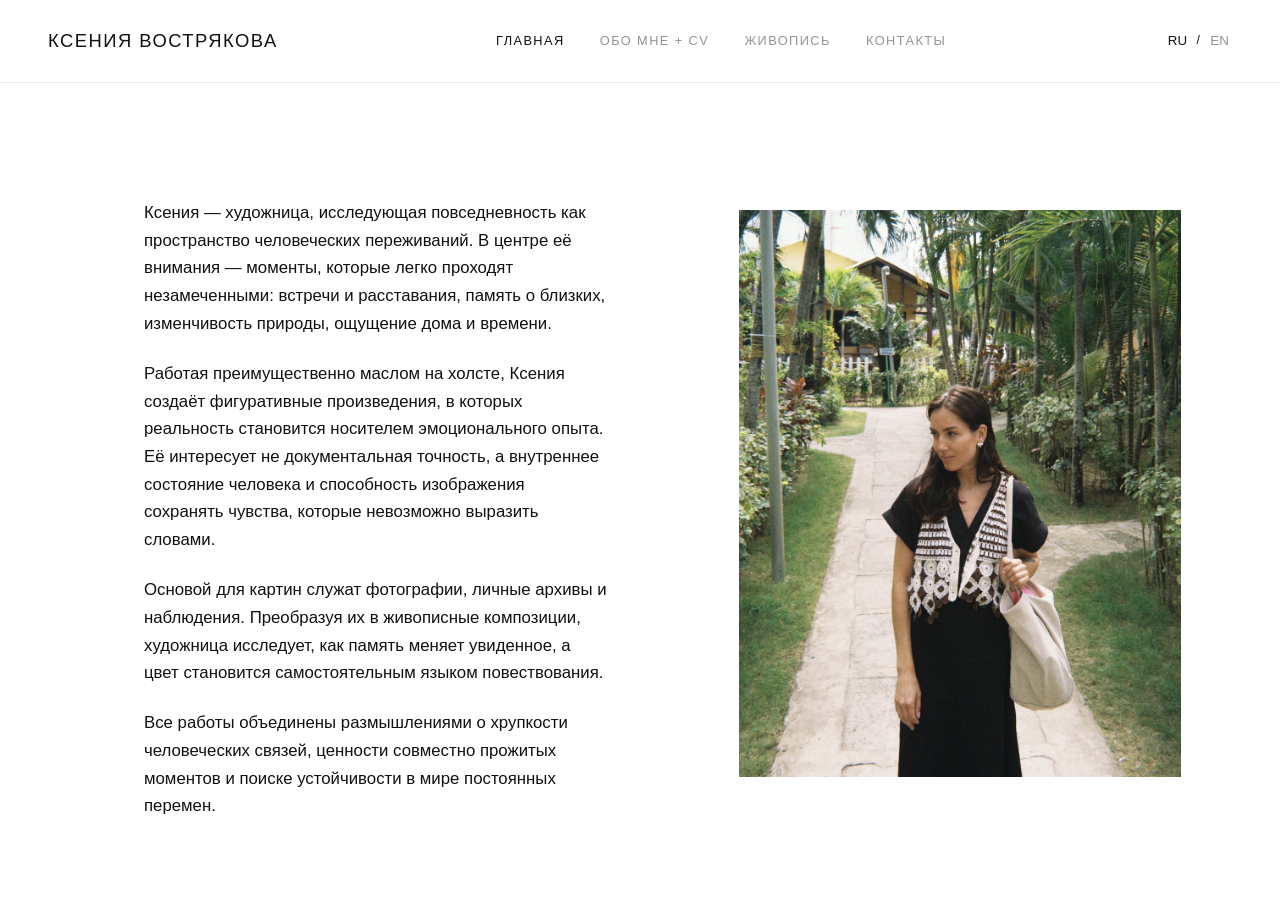
==== commit 307e72d1: "Add Cloudflare Web Analytics" ====
--- a/index.html
+++ b/index.html
@@ -7,6 +7,10 @@
 <link rel="preconnect" href="https://fonts.googleapis.com">
 <link rel="preconnect" href="https://fonts.gstatic.com" crossorigin>
 <link href="https://fonts.googleapis.com/css2?family=Roboto+Condensed:ital,wght@0,300;0,400;0,500;0,700;1,300&display=swap" rel="stylesheet">
+<link rel="icon" type="image/png" sizes="16x16" href="favicon-16.png">
+<link rel="icon" type="image/png" sizes="32x32" href="favicon-32.png">
+<link rel="icon" type="image/png" sizes="192x192" href="favicon-192.png">
+<link rel="apple-touch-icon" href="apple-touch-icon.png">
 <link rel="stylesheet" href="style.css">
 </head>
 <body data-preload="paintings">
@@ -39,5 +43,6 @@
 </div>
 
 <script src="script.js"></script>
+  <!-- Cloudflare Web Analytics --><script type='module' src='https://static.cloudflareinsights.com/beacon.min.js' data-cf-beacon='{"token": "aee01e410f154201997098ab3329ed9a"}'></script><!-- End Cloudflare Web Analytics -->
 </body>
 </html>
--- a/style.css
+++ b/style.css
@@ -239,23 +239,22 @@
 .grid figcaption {
   margin-top: 0.6rem;
   font-size: 0.78rem;
-  display: flex;
-  align-items: flex-start;
-  gap: 0.75rem;
 }
 
 .grid figcaption .title {
-  flex: 0 0 auto;
+  display: block;
   text-align: left;
   font-style: italic;
   white-space: nowrap;
+  overflow: hidden;
+  text-overflow: ellipsis;
 }
 
 .grid figcaption .meta {
-  flex: 1 1 auto;
-  min-width: 0;
-  color: var(--muted);
-  text-align: right;
+  display: block;
+  margin-top: 0.15rem;
+  color: var(--muted);
+  text-align: left;
   overflow: hidden;
   white-space: nowrap;
 }
